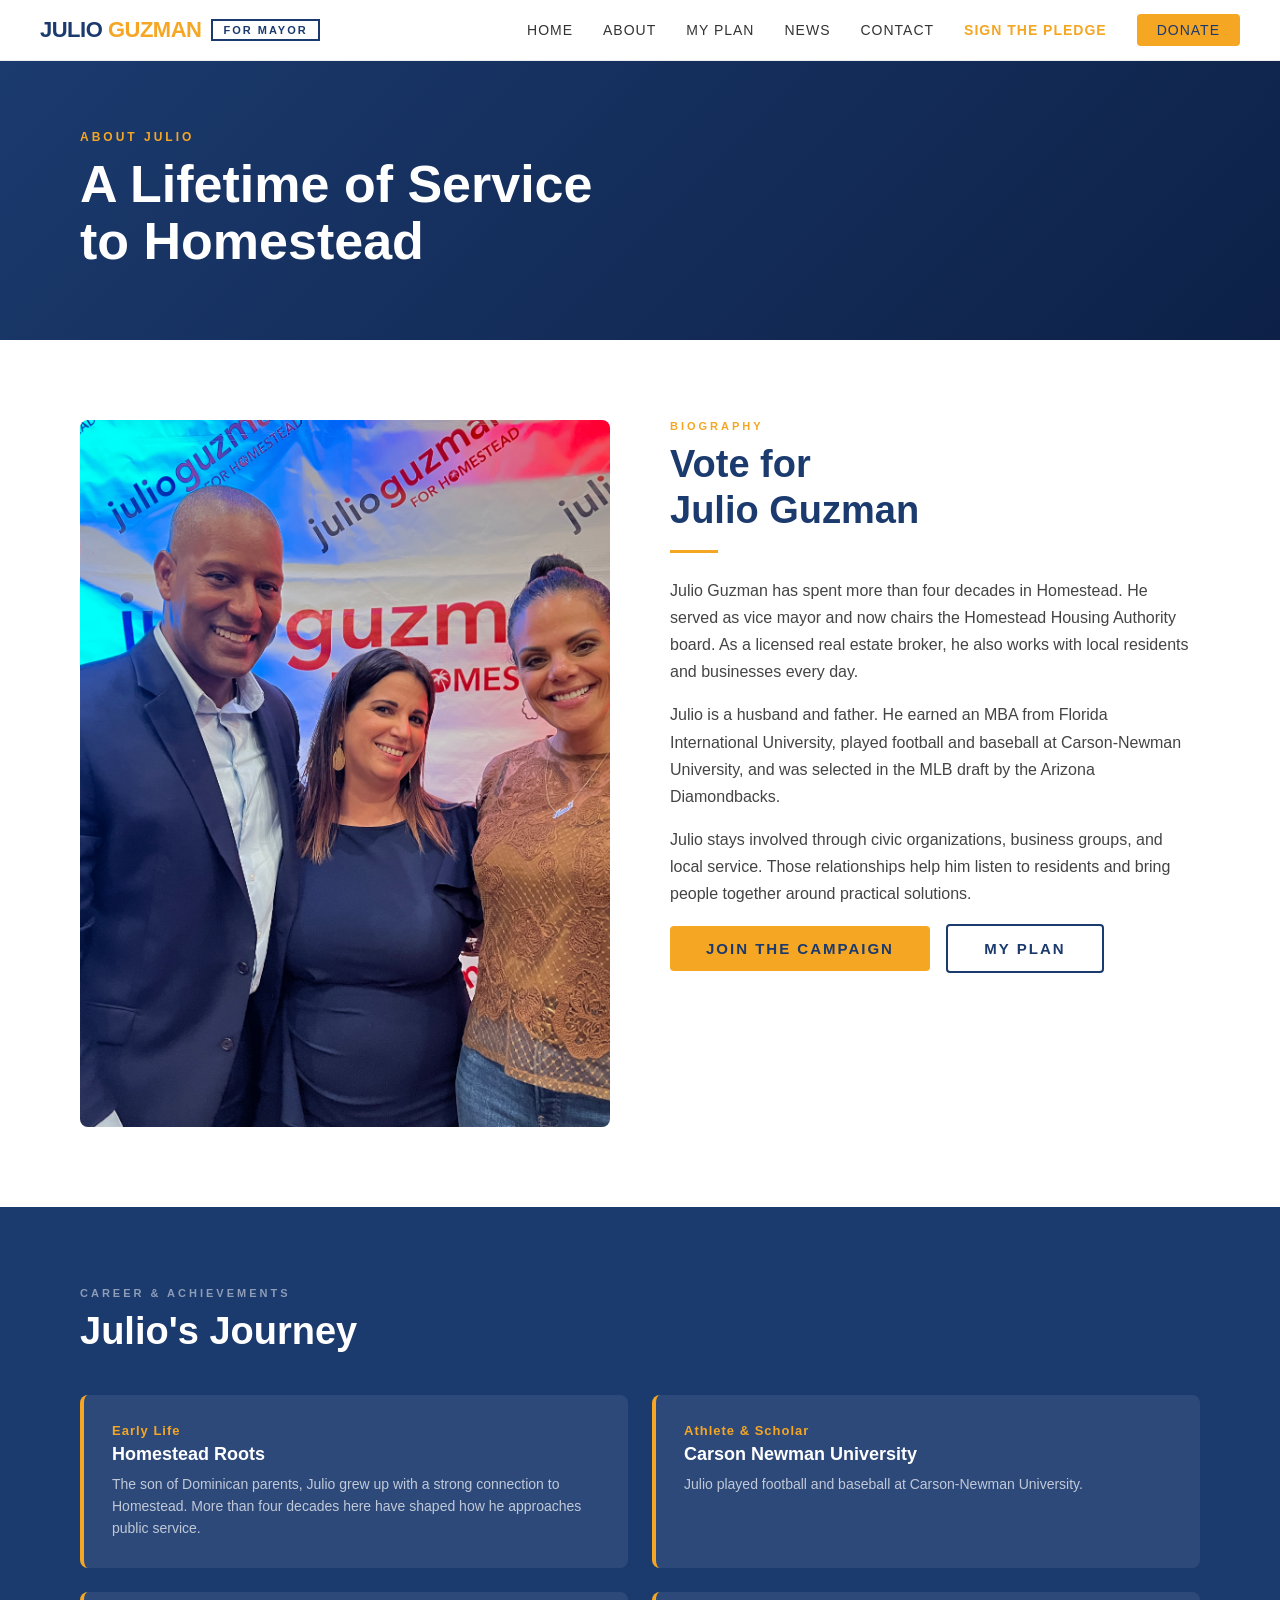
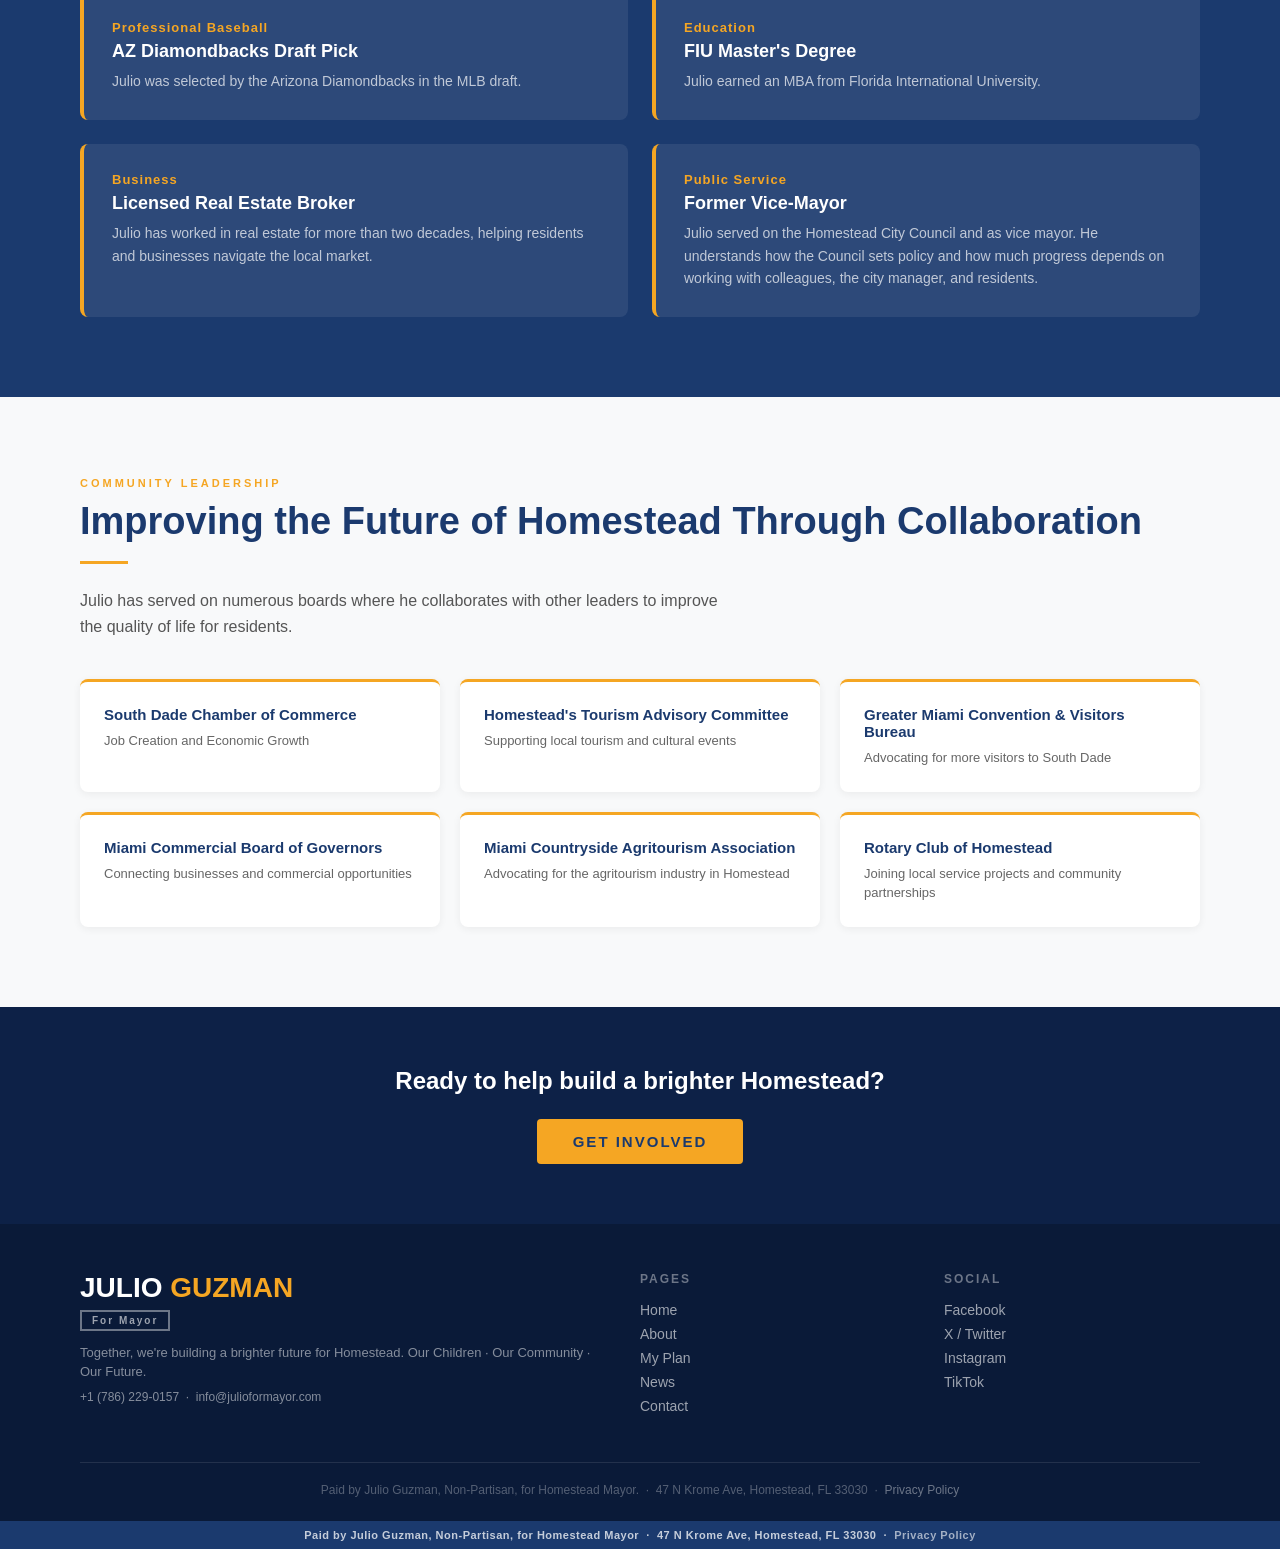
==== about.html @ f87639af "Revise campaign copy for Homestead council-manager government" ====
<!DOCTYPE html>
<html lang="en">
<head>
  <meta charset="UTF-8" />
  <meta name="viewport" content="width=device-width, initial-scale=1.0" />
  
  <meta name="description" content="Biography and public-service background of Julio Guzman, candidate for Mayor of Homestead." />
  <link rel="canonical" href="https://reosouthfl-eng.github.io/julioformayor-site/about.html" />
  <meta property="og:type" content="website" />
  <meta property="og:title" content="About Julio Guzman | Homestead Mayoral Campaign" />
  <meta property="og:description" content="Biography and public-service background of Julio Guzman, candidate for Mayor of Homestead." />
  <meta property="og:url" content="https://reosouthfl-eng.github.io/julioformayor-site/about.html" />
  <meta property="og:image" content="https://reosouthfl-eng.github.io/julioformayor-site/images/campaign-event.jpg" />
  <meta name="twitter:card" content="summary_large_image" />
<title>About Julio Guzman | Homestead Mayoral Campaign</title>
  <link rel="stylesheet" href="shared.css" />
  <style>
    .bio-grid { display: grid; grid-template-columns: 1fr 1fr; gap: 60px; align-items: start; }
    .bio-photo { background: #e8edf5; border-radius: 8px; width: 100%; aspect-ratio: 3/4; display: flex; align-items: center; justify-content: center; color: #aaa; font-size: 14px; }
    .bio-text p { font-size: 16px; color: #444; line-height: 1.7; margin-bottom: 16px; }
    .timeline { background: #1b3a6e; }
    .timeline .section-heading { color: #fff; }
    .timeline .section-eyebrow { color: rgba(255,255,255,0.5); }
    .tl-grid { display: grid; grid-template-columns: repeat(2, 1fr); gap: 24px; margin-top: 40px; }
    .tl-card { background: rgba(255,255,255,0.08); border-radius: 8px; padding: 28px; border-left: 4px solid #f5a623; }
    .tl-card .year { font-size: 13px; font-weight: 700; color: #f5a623; letter-spacing: 1px; margin-bottom: 6px; }
    .tl-card h3 { font-size: 18px; font-weight: 700; color: #fff; margin-bottom: 8px; }
    .tl-card p { font-size: 14px; color: rgba(255,255,255,0.7); line-height: 1.6; }
    .boards-sec { background: #f8f9fa; }
    .boards-grid { display: grid; grid-template-columns: repeat(3, 1fr); gap: 20px; margin-top: 40px; }
    .board-card { background: #fff; border-radius: 8px; padding: 24px; border-top: 3px solid #f5a623; box-shadow: 0 2px 8px rgba(0,0,0,0.06); }
    .board-card h4 { font-size: 15px; font-weight: 700; color: #1b3a6e; margin-bottom: 8px; }
    .board-card p { font-size: 13px; color: #666; line-height: 1.5; }
    .cta-band { background: #0d2147; text-align: center; padding: 60px 80px; }
    .cta-band p { font-size: 24px; font-weight: 700; color: #fff; margin-bottom: 24px; }
    .nav-pledge { color: #f5a623 !important; font-weight: 700 !important; }
  </style>
  <link rel="stylesheet" href="site-enhancements.css" />
  <link rel="icon" href="favicon.svg" type="image/svg+xml" />
</head>
<body>

<nav>
  <div class="nav-logo">
    <div class="nav-logo-text"><span class="julio">JULIO </span><span class="guzman">GUZMAN</span></div>
    <div class="nav-logo-box">For Mayor</div>
  </div>
  <div class="nav-links">
    <a href="index.html">Home</a>
    <a href="about.html">About</a>
    <a href="plan.html">My Plan</a>
    <a href="news.html">News</a>
    <a href="contact.html">Contact</a>
    <a href="pledge.html" class="nav-pledge">Sign the Pledge</a>
    <a href="donate.html" class="nav-donate">Donate</a>
  </div>
</nav>

<div class="page-hero">
  <div class="eyebrow">About Julio</div>
  <h1>A Lifetime of Service<br>to Homestead</h1>
</div>

<section>
  <div class="bio-grid">
    <div class="bio-photo"><img src="images/campaign-event.jpg" alt="Julio Guzman with supporters at a campaign event" style="width:100%;height:100%;object-fit:cover;border-radius:8px;display:block;"></div>
    <div class="bio-text">
      <div class="section-eyebrow">Biography</div>
      <h2 class="section-heading">Vote for<br>Julio Guzman</h2>
      <div class="divider"></div>
      <p>Julio Guzman has spent more than four decades in Homestead. He served as vice mayor and now chairs the Homestead Housing Authority board. As a licensed real estate broker, he also works with local residents and businesses every day.</p>
      <p>Julio is a husband and father. He earned an MBA from Florida International University, played football and baseball at Carson-Newman University, and was selected in the MLB draft by the Arizona Diamondbacks.</p>
      <p>Julio stays involved through civic organizations, business groups, and local service. Those relationships help him listen to residents and bring people together around practical solutions.</p>
      <a href="volunteer.html" class="btn-primary">Join the Campaign</a>
      <a href="plan.html" class="btn-outline">My Plan</a>
    </div>
  </div>
</section>

<section class="timeline">
  <div class="section-eyebrow">Career & Achievements</div>
  <h2 class="section-heading">Julio's Journey</h2>
  <div class="tl-grid">
    <div class="tl-card">
      <div class="year">Early Life</div>
      <h3>Homestead Roots</h3>
      <p>The son of Dominican parents, Julio grew up with a strong connection to Homestead. More than four decades here have shaped how he approaches public service.</p>
    </div>
    <div class="tl-card">
      <div class="year">Athlete & Scholar</div>
      <h3>Carson Newman University</h3>
      <p>Julio played football and baseball at Carson-Newman University.</p>
    </div>
    <div class="tl-card">
      <div class="year">Professional Baseball</div>
      <h3>AZ Diamondbacks Draft Pick</h3>
      <p>Julio was selected by the Arizona Diamondbacks in the MLB draft.</p>
    </div>
    <div class="tl-card">
      <div class="year">Education</div>
      <h3>FIU Master's Degree</h3>
      <p>Julio earned an MBA from Florida International University.</p>
    </div>
    <div class="tl-card">
      <div class="year">Business</div>
      <h3>Licensed Real Estate Broker</h3>
      <p>Julio has worked in real estate for more than two decades, helping residents and businesses navigate the local market.</p>
    </div>
    <div class="tl-card">
      <div class="year">Public Service</div>
      <h3>Former Vice-Mayor</h3>
      <p>Julio served on the Homestead City Council and as vice mayor. He understands how the Council sets policy and how much progress depends on working with colleagues, the city manager, and residents.</p>
    </div>
  </div>
</section>

<section class="boards-sec">
  <div class="section-eyebrow">Community Leadership</div>
  <h2 class="section-heading">Improving the Future of Homestead Through Collaboration</h2>
  <div class="divider"></div>
  <p style="font-size:16px;color:#555;max-width:640px;line-height:1.6">Julio has served on numerous boards where he collaborates with other leaders to improve the quality of life for residents.</p>
  <div class="boards-grid">
    <div class="board-card"><h4>South Dade Chamber of Commerce</h4><p>Job Creation and Economic Growth</p></div>
    <div class="board-card"><h4>Homestead's Tourism Advisory Committee</h4><p>Supporting local tourism and cultural events</p></div>
    <div class="board-card"><h4>Greater Miami Convention & Visitors Bureau</h4><p>Advocating for more visitors to South Dade</p></div>
    <div class="board-card"><h4>Miami Commercial Board of Governors</h4><p>Connecting businesses and commercial opportunities</p></div>
    <div class="board-card"><h4>Miami Countryside Agritourism Association</h4><p>Advocating for the agritourism industry in Homestead</p></div>
    <div class="board-card"><h4>Rotary Club of Homestead</h4><p>Joining local service projects and community partnerships</p></div>
  </div>
</section>

<div class="cta-band">
  <p>Ready to help build a brighter Homestead?</p>
  <a href="volunteer.html" class="btn-primary">Get Involved</a>
</div>

<footer>
  <div class="footer-top">
    <div class="footer-brand">
      <div><span class="name-line name-julio">JULIO </span><span class="name-line name-guzman">GUZMAN</span></div>
      <div class="for-mayor-box">For Mayor</div>
      <p>Together, we're building a brighter future for Homestead. Our Children · Our Community · Our Future.</p>
      <p style="margin-top:6px;font-size:12px">+1 (786) 229-0157 &nbsp;·&nbsp; info@julioformayor.com</p>
    </div>
    <div class="footer-col"><h4>Pages</h4><a href="index.html">Home</a><a href="about.html">About</a><a href="plan.html">My Plan</a><a href="news.html">News</a><a href="contact.html">Contact</a></div>
        <div class="footer-col"><h4>Social</h4><a href="https://www.facebook.com/CouncilmanGuzman/" target="_blank">Facebook</a><a href="https://x.com/julioguzman44" target="_blank">X / Twitter</a><a href="https://www.instagram.com/julioguzman_homestead/" target="_blank">Instagram</a><a href="https://www.tiktok.com/@julioguzmanhomestead" target="_blank">TikTok</a></div>
  </div>
    <div class="footer-bottom">
    Paid by Julio Guzman, Non-Partisan, for Homestead Mayor. &nbsp;·&nbsp; 47 N Krome Ave, Homestead, FL 33030 &nbsp;·&nbsp; <a href="privacy.html" style="color:rgba(255,255,255,0.4);text-decoration:none;">Privacy Policy</a>
  </div>
</footer>


<!-- PAID-FOR NOTICE -->
<style>
  .paid-notice { background: #1b3a6e; color: rgba(255,255,255,0.75); text-align: center; padding: 8px 20px; font-size: 11px; font-weight: 600; letter-spacing: 0.5px; }
  .paid-notice a { color: rgba(255,255,255,0.6); text-decoration: none; }
  .paid-notice a:hover { color: #f5a623; }
</style>
<div class="paid-notice">
  Paid by Julio Guzman, Non-Partisan, for Homestead Mayor &nbsp;·&nbsp; 47 N Krome Ave, Homestead, FL 33030 &nbsp;·&nbsp; <a href="privacy.html">Privacy Policy</a>
</div>
  <script src="site.js" defer></script>
</body>
</html>
---- shared.css ----
*, *::before, *::after { box-sizing: border-box; margin: 0; padding: 0; }
body { font-family: 'Helvetica Neue', Arial, sans-serif; color: #1a1a1a; background: #fff; }

nav { position: fixed; top: 0; left: 0; right: 0; z-index: 999; background: #fff; border-bottom: 1px solid #eee; padding: 14px 40px; display: flex; align-items: center; justify-content: space-between; }
.nav-logo { display: flex; align-items: center; gap: 10px; }
.nav-logo-text { font-size: 22px; font-weight: 900; letter-spacing: -0.5px; line-height: 1; }
.nav-logo-text .julio { color: #1b3a6e; }
.nav-logo-text .guzman { color: #f5a623; }
.nav-logo-box { border: 2px solid #1b3a6e; padding: 3px 10px; font-size: 11px; font-weight: 700; letter-spacing: 2px; color: #1b3a6e; text-transform: uppercase; }
.nav-links { display: flex; gap: 30px; align-items: center; }
.nav-links a { text-decoration: none; color: #333; font-size: 14px; font-weight: 500; text-transform: uppercase; letter-spacing: 1px; }
.nav-links a:hover { color: #f5a623; }
.nav-donate { background: #f5a623; color: #1b3a6e !important; padding: 8px 20px; border-radius: 4px; }
.nav-donate:hover { background: #d48a0f !important; }

.page-hero { margin-top: 60px; background: linear-gradient(135deg, #1b3a6e 0%, #0d2147 100%); padding: 70px 80px; }
.page-hero .eyebrow { font-size: 12px; font-weight: 700; letter-spacing: 3px; text-transform: uppercase; color: #f5a623; margin-bottom: 12px; }
.page-hero h1 { font-size: 52px; font-weight: 900; color: #fff; line-height: 1.1; }

section { padding: 80px; }
.section-eyebrow { font-size: 11px; font-weight: 700; letter-spacing: 3px; text-transform: uppercase; color: #f5a623; margin-bottom: 10px; }
.section-heading { font-size: 38px; font-weight: 800; color: #1b3a6e; line-height: 1.2; margin-bottom: 16px; }
.divider { width: 48px; height: 3px; background: #f5a623; margin-bottom: 24px; }

.btn-primary { display: inline-block; background: #f5a623; color: #1b3a6e; padding: 14px 36px; font-size: 15px; font-weight: 700; text-transform: uppercase; letter-spacing: 2px; border-radius: 4px; text-decoration: none; border: none; cursor: pointer; }
.btn-primary:hover { background: #d48a0f; }
.btn-outline { display: inline-block; border: 2px solid #1b3a6e; color: #1b3a6e; padding: 14px 36px; font-size: 15px; font-weight: 700; text-transform: uppercase; letter-spacing: 2px; border-radius: 4px; text-decoration: none; margin-left: 12px; }
.btn-outline:hover { background: #1b3a6e; color: #fff; }

footer { background: #0a1a38; color: rgba(255,255,255,0.6); padding: 48px 80px 24px; }
.footer-top { display: grid; grid-template-columns: 2fr 1fr 1fr; gap: 48px; margin-bottom: 40px; }
.footer-brand .name-line { font-size: 28px; font-weight: 900; }
.footer-brand .name-julio { color: #fff; }
.footer-brand .name-guzman { color: #f5a623; }
.footer-brand .for-mayor-box { display: inline-block; border: 2px solid rgba(255,255,255,0.4); padding: 3px 10px; font-size: 10px; font-weight: 700; letter-spacing: 2px; color: rgba(255,255,255,0.6); margin-top: 6px; }
.footer-brand p { font-size: 13px; color: rgba(255,255,255,0.5); margin-top: 12px; line-height: 1.5; }
.footer-col h4 { font-size: 12px; font-weight: 700; text-transform: uppercase; letter-spacing: 2px; color: rgba(255,255,255,0.4); margin-bottom: 16px; }
.footer-col a { display: block; color: rgba(255,255,255,0.6); text-decoration: none; font-size: 14px; margin-bottom: 8px; }
.footer-col a:hover { color: #fff; }
.footer-bottom { border-top: 1px solid rgba(255,255,255,0.1); padding-top: 20px; text-align: center; font-size: 12px; color: rgba(255,255,255,0.3); }
---- site-enhancements.css ----
/* Site-wide quality, accessibility, and responsive enhancements */
:root { --nav-height: 64px; }
html { scroll-behavior: smooth; }
body { overflow-x: hidden; }
img { max-width: 100%; height: auto; }
a, button, input, select, textarea { -webkit-tap-highlight-color: transparent; }
a:focus-visible, button:focus-visible, input:focus-visible, select:focus-visible, textarea:focus-visible {
  outline: 3px solid #f5a623;
  outline-offset: 3px;
}
.skip-link {
  position: fixed; left: 12px; top: -60px; z-index: 2000;
  background: #fff; color: #1b3a6e; padding: 10px 14px;
  border: 2px solid #1b3a6e; border-radius: 4px; font-weight: 700;
}
.skip-link:focus { top: 10px; }

.mobile-nav-toggle {
  display: none; border: 0; background: transparent; color: #1b3a6e;
  font-size: 28px; line-height: 1; cursor: pointer; padding: 6px 8px;
}
.form-status {
  margin-top: 14px; padding: 12px 14px; border-radius: 4px;
  background: #eef4fb; border: 1px solid #c8d8ed; color: #17345f;
  font-size: 14px; line-height: 1.5;
}
.notice-box {
  background:#fff8e8; border:1px solid #efd28d; color:#5c4718;
  padding:14px 16px; border-radius:6px; line-height:1.55; margin-top:16px;
}

@media (max-width: 980px) {
  nav { padding: 12px 18px !important; min-height: var(--nav-height); }
  .mobile-nav-toggle { display: block; }
  .nav-links {
    display: none !important; position: absolute; top: 100%; left: 0; right: 0;
    background: #fff; border-top: 1px solid #eee; border-bottom: 1px solid #ddd;
    padding: 14px 18px 18px; flex-direction: column !important; align-items: stretch !important;
    gap: 4px !important; box-shadow: 0 12px 24px rgba(0,0,0,.08);
  }
  .nav-links.is-open { display: flex !important; }
  .nav-links a { padding: 11px 8px; width: 100%; }
  .nav-donate { text-align:center; margin-top:6px; }
  .page-hero { margin-top: var(--nav-height) !important; padding: 54px 24px !important; }
  .page-hero h1 { font-size: clamp(36px, 8vw, 48px) !important; }
  section { padding: 56px 24px !important; }
  footer { padding: 42px 24px 24px !important; }
  .footer-top { grid-template-columns: 1fr !important; gap: 28px !important; }
  .contact-grid, .involve-grid, .donate-grid, .about-grid, .bio-inner, .donate-inner, .about-hero {
    grid-template-columns: 1fr !important; gap: 34px !important;
  }
  .rules-grid, .mission-grid, .boards-grid { grid-template-columns: 1fr !important; }
  .issues-grid { grid-template-columns: 1fr !important; }
  .ways-grid, .impact-grid { grid-template-columns: 1fr !important; }
  .form-row { grid-template-columns: 1fr !important; }
  .cta-band { padding: 44px 24px !important; }
  .btn-outline, .btn-outline-white { margin-left: 0 !important; margin-top: 10px; }
  .section-heading { font-size: clamp(30px, 7vw, 38px) !important; }
}

@media (max-width: 640px) {
  .nav-logo-text { font-size: 18px !important; }
  .nav-logo-box { font-size: 9px !important; letter-spacing: 1.4px !important; padding: 3px 7px !important; }
  .form-card, .donate-widget { padding: 24px !important; }
  .amounts-grid, .donate-amounts { grid-template-columns: repeat(2,1fr) !important; }
  .hero { grid-template-columns: 1fr !important; padding: 56px 22px 42px !important; gap: 30px !important; min-height: auto !important; }
  .hero-logo-large .name-line { font-size: clamp(44px, 14vw, 64px) !important; }
  .hero-taglines p { font-size: clamp(22px, 7vw, 28px) !important; }
  .hero-photo { min-height: 390px !important; margin: 0 !important; }
  .hero-photo img { max-height: none !important; }
  .contact-bar { padding: 12px 22px !important; flex-wrap: wrap; gap: 10px 20px !important; }
  .quick-bar { grid-template-columns: 1fr !important; }
}
@media (prefers-reduced-motion: reduce) {
  *, *::before, *::after { scroll-behavior:auto !important; transition:none !important; animation:none !important; }
}
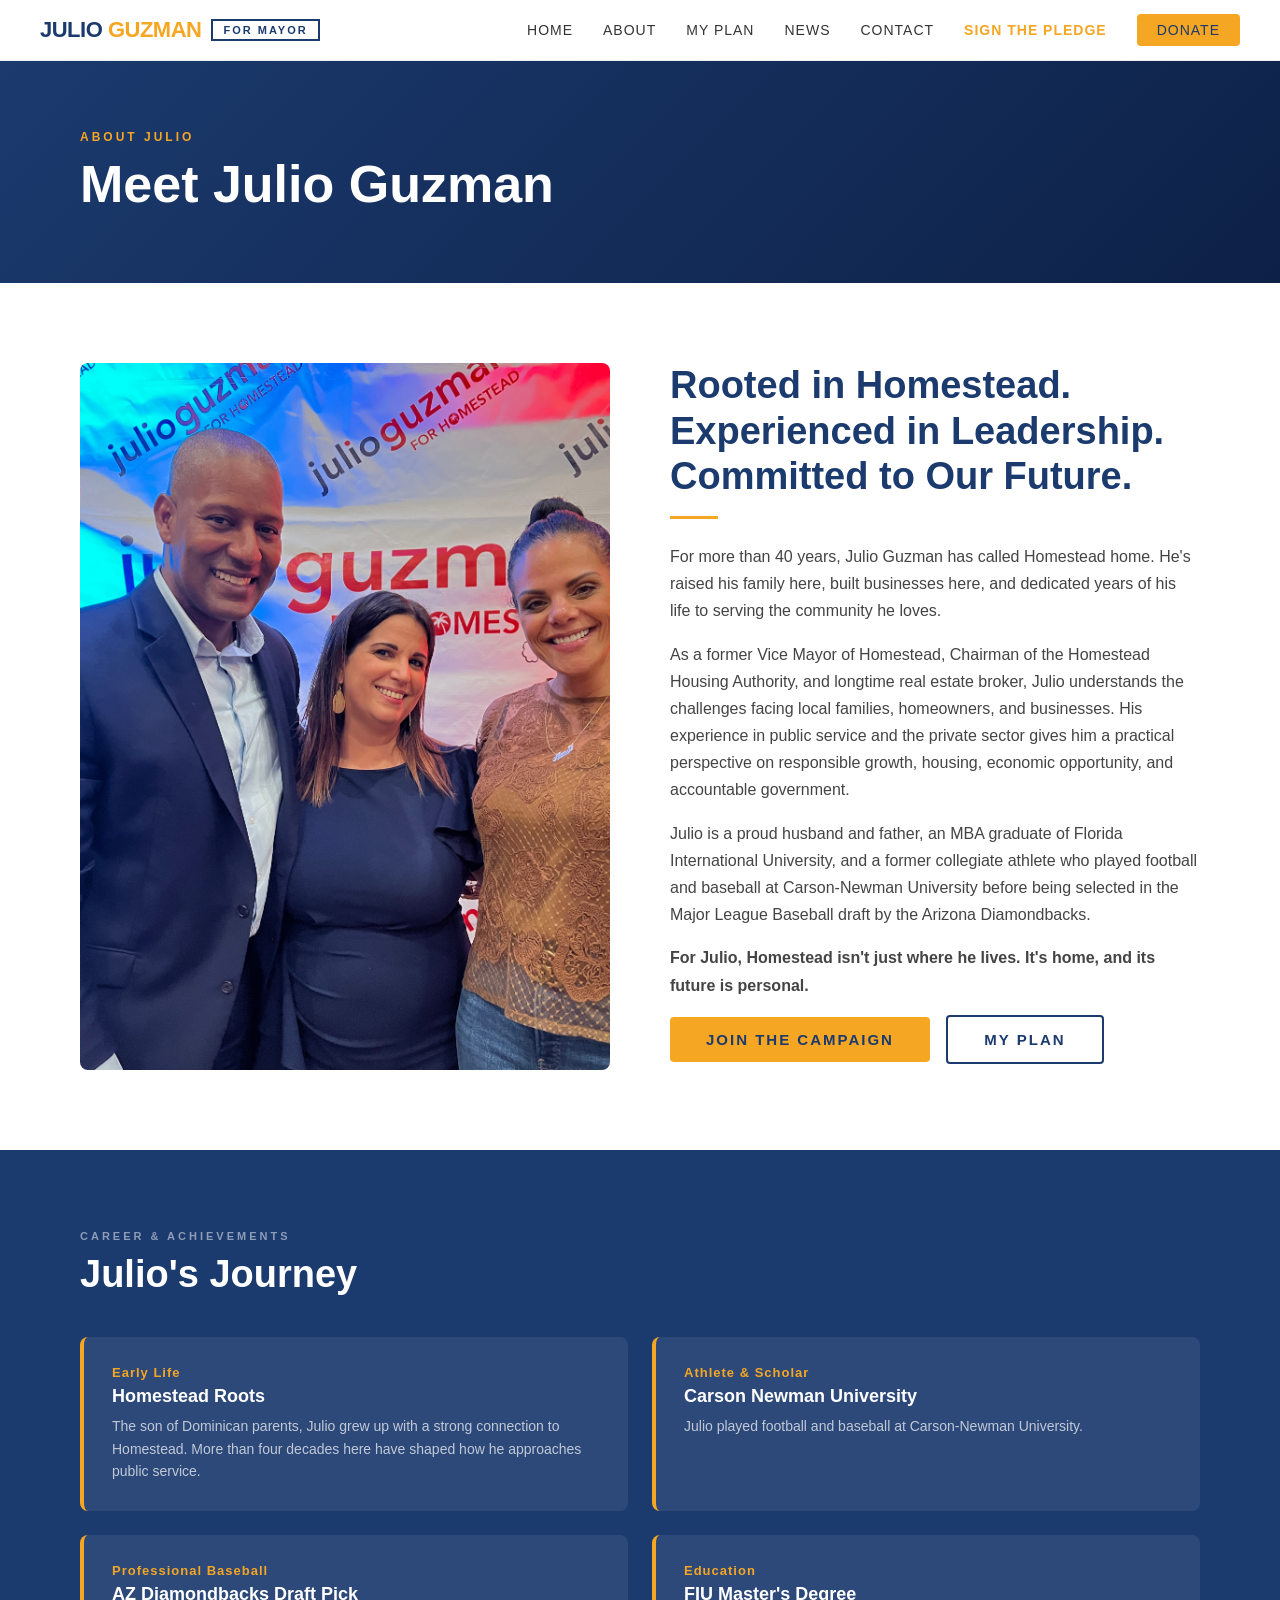
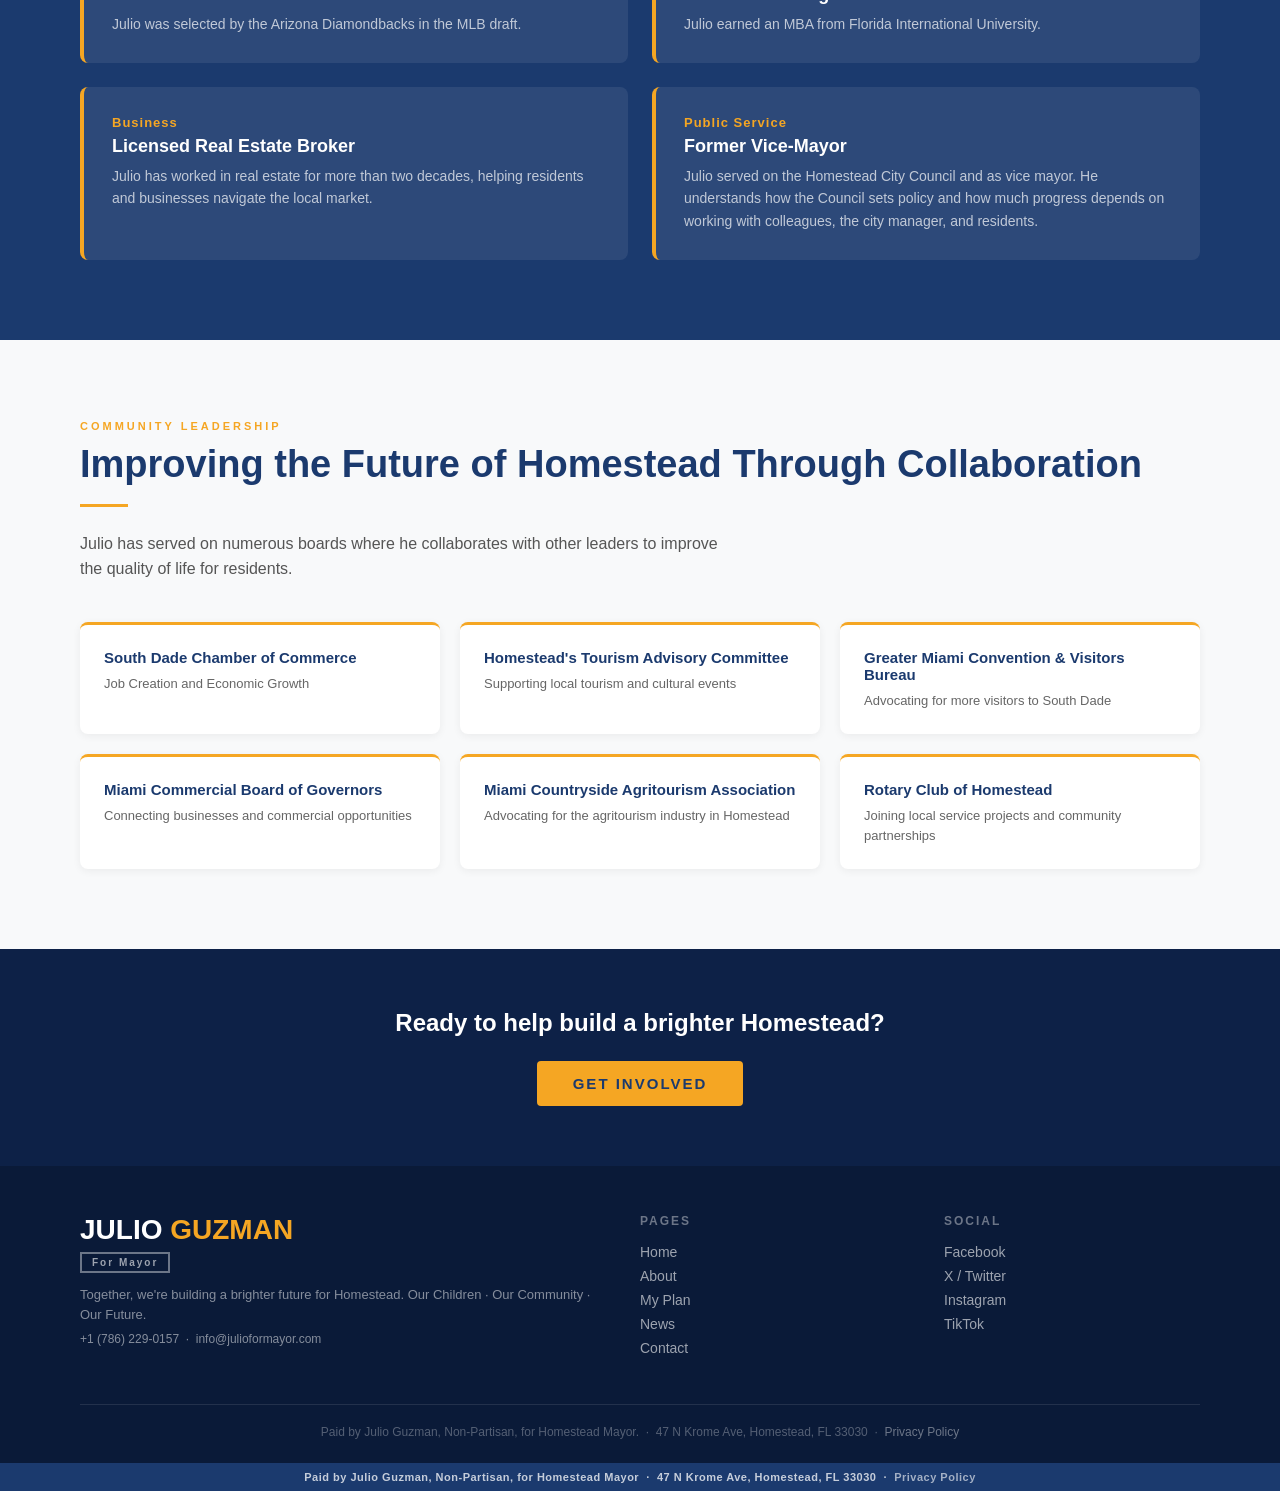
==== commit 9caed039: "Update About Julio introduction and campaign biography" ====
--- a/about.html
+++ b/about.html
@@ -58,19 +58,19 @@
 
 <div class="page-hero">
   <div class="eyebrow">About Julio</div>
-  <h1>A Lifetime of Service<br>to Homestead</h1>
+  <h1>Meet Julio Guzman</h1>
 </div>
 
 <section>
   <div class="bio-grid">
     <div class="bio-photo"><img src="images/campaign-event.jpg" alt="Julio Guzman with supporters at a campaign event" style="width:100%;height:100%;object-fit:cover;border-radius:8px;display:block;"></div>
     <div class="bio-text">
-      <div class="section-eyebrow">Biography</div>
-      <h2 class="section-heading">Vote for<br>Julio Guzman</h2>
+      <h2 class="section-heading">Rooted in Homestead. Experienced in Leadership. Committed to Our Future.</h2>
       <div class="divider"></div>
-      <p>Julio Guzman has spent more than four decades in Homestead. He served as vice mayor and now chairs the Homestead Housing Authority board. As a licensed real estate broker, he also works with local residents and businesses every day.</p>
-      <p>Julio is a husband and father. He earned an MBA from Florida International University, played football and baseball at Carson-Newman University, and was selected in the MLB draft by the Arizona Diamondbacks.</p>
-      <p>Julio stays involved through civic organizations, business groups, and local service. Those relationships help him listen to residents and bring people together around practical solutions.</p>
+      <p>For more than 40 years, Julio Guzman has called Homestead home. He's raised his family here, built businesses here, and dedicated years of his life to serving the community he loves.</p>
+      <p>As a former Vice Mayor of Homestead, Chairman of the Homestead Housing Authority, and longtime real estate broker, Julio understands the challenges facing local families, homeowners, and businesses. His experience in public service and the private sector gives him a practical perspective on responsible growth, housing, economic opportunity, and accountable government.</p>
+      <p>Julio is a proud husband and father, an MBA graduate of Florida International University, and a former collegiate athlete who played football and baseball at Carson-Newman University before being selected in the Major League Baseball draft by the Arizona Diamondbacks.</p>
+      <p><strong>For Julio, Homestead isn't just where he lives. It's home, and its future is personal.</strong></p>
       <a href="volunteer.html" class="btn-primary">Join the Campaign</a>
       <a href="plan.html" class="btn-outline">My Plan</a>
     </div>
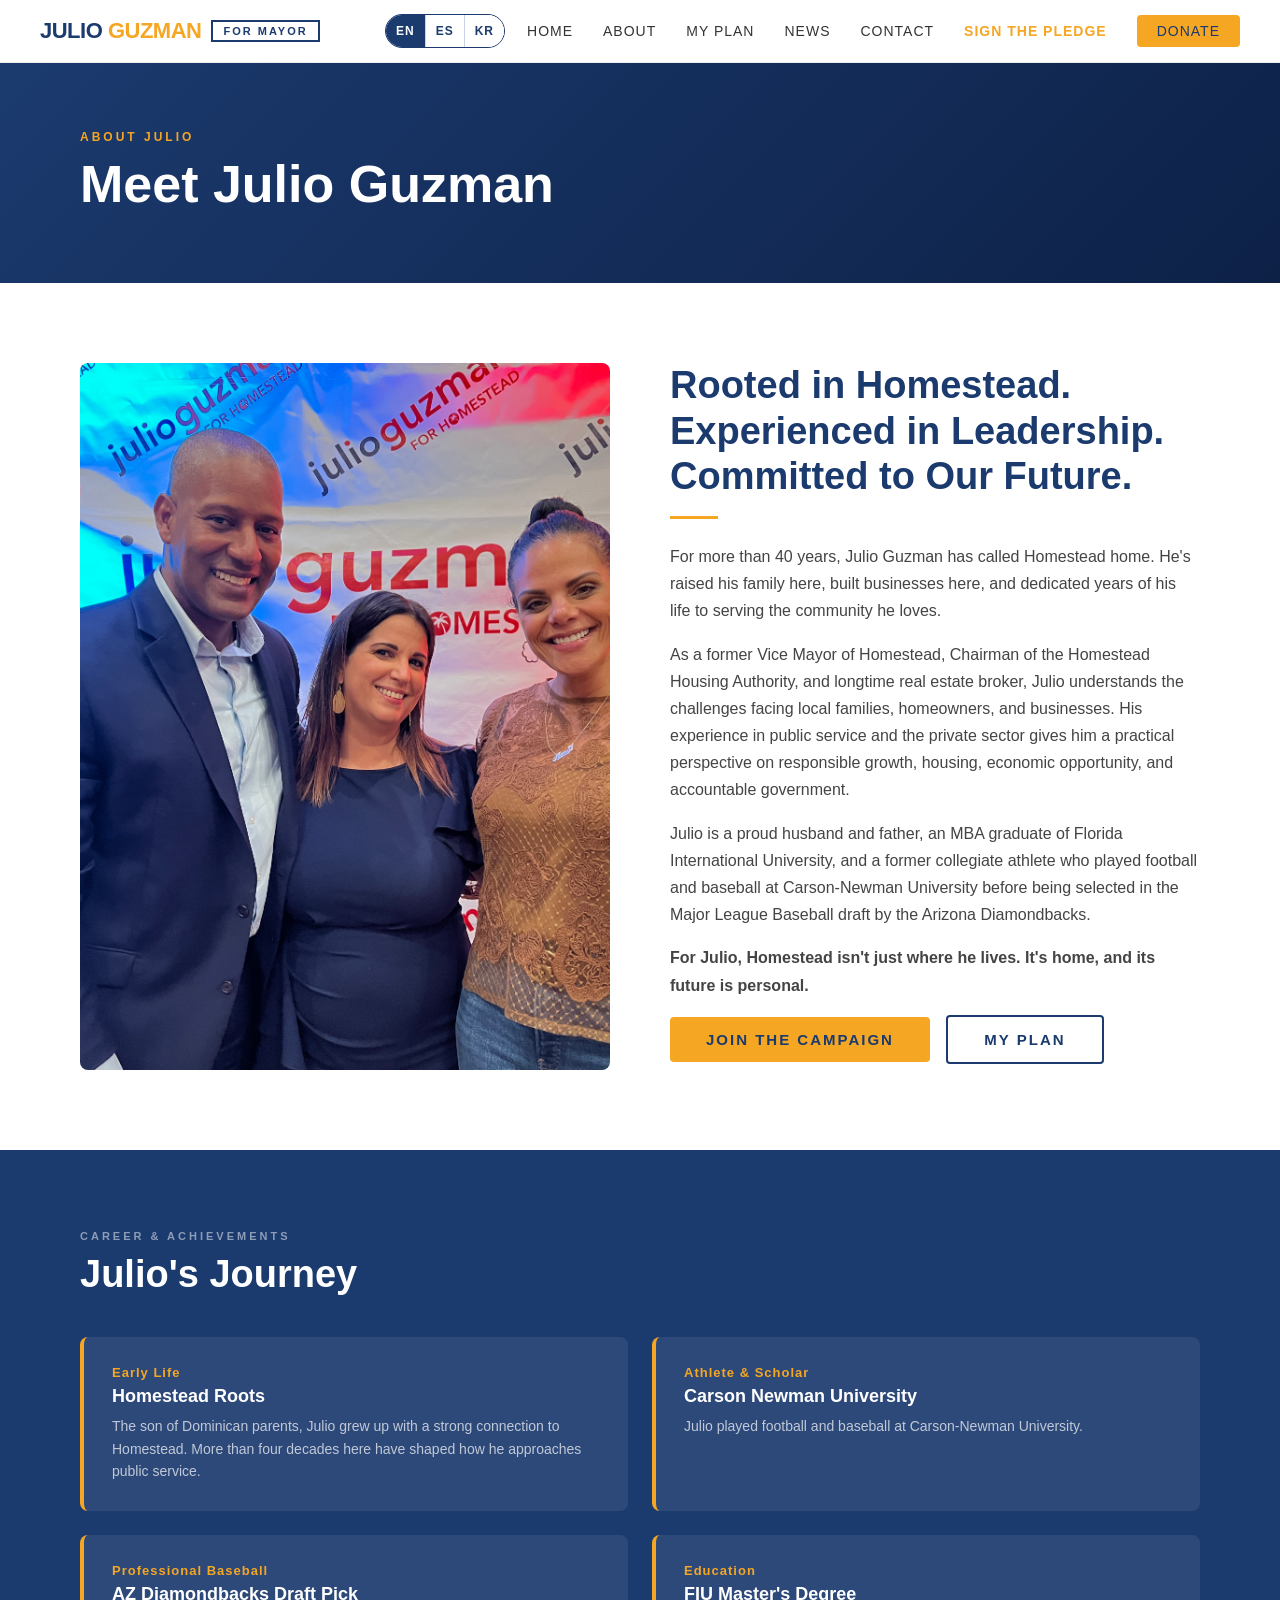
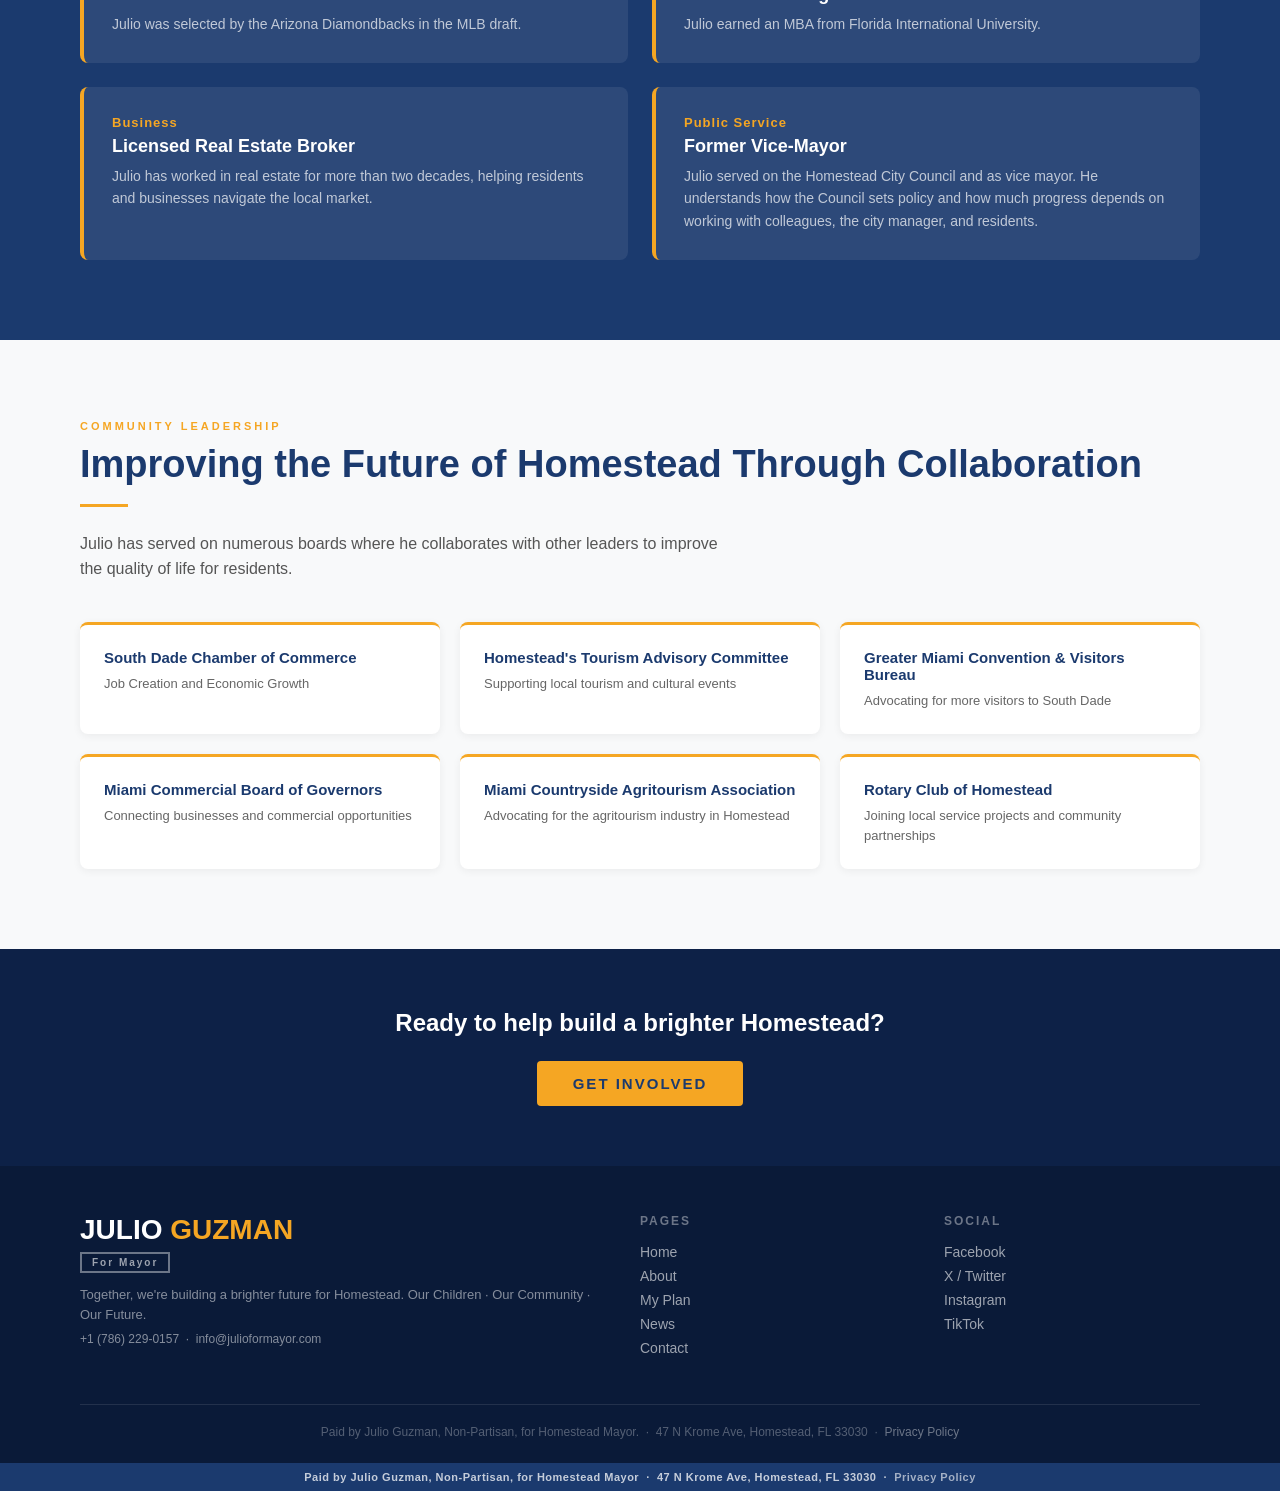
==== commit 01d0a6b9: "Pledge page matches site design; add English/Español/Kreyòl language switcher Co-Authored-By: Claude" ====
--- a/about.html
+++ b/about.html
@@ -36,6 +36,7 @@
     .nav-pledge { color: #f5a623 !important; font-weight: 700 !important; }
   </style>
   <link rel="stylesheet" href="site-enhancements.css" />
+  <script src="i18n.js"></script>
   <link rel="icon" href="favicon.svg" type="image/svg+xml" />
 </head>
 <body>
--- a/site-enhancements.css
+++ b/site-enhancements.css
@@ -73,4 +73,31 @@
 }
 @media (prefers-reduced-motion: reduce) {
   *, *::before, *::after { scroll-behavior:auto !important; transition:none !important; animation:none !important; }
-}+}
+/* Language switcher (i18n.js) */
+html.i18n-pending body { opacity: 0; }
+.lang-switch {
+  display: inline-flex; margin-left: auto; margin-right: 22px;
+  border: 1.5px solid #1b3a6e; border-radius: 999px; overflow: hidden; flex: 0 0 auto;
+}
+.lang-switch button {
+  border: 0; background: #fff; color: #1b3a6e; cursor: pointer;
+  font: 700 12px/1 'Helvetica Neue', Arial, sans-serif; letter-spacing: 1px;
+  padding: 7px 10px; min-width: 38px; min-height: 32px;
+}
+.lang-switch button + button { border-left: 1px solid #c9d3e3; }
+.lang-switch button[aria-pressed="true"] { background: #1b3a6e; color: #fff; }
+.lang-switch button:hover:not([aria-pressed="true"]) { background: #fff6e6; }
+@media (max-width: 1180px) and (min-width: 981px) {
+  .nav-links { gap: 18px !important; }
+  .nav-links a { font-size: 13px !important; letter-spacing: .5px !important; }
+  .lang-switch { margin-right: 14px; }
+}
+@media (max-width: 980px) {
+  .lang-switch { margin-right: 6px; }
+  .lang-switch button { min-height: 36px; padding: 8px 10px; }
+}
+@media (max-width: 380px) {
+  .lang-switch button { min-width: 32px; padding: 8px 7px; font-size: 11px; }
+  .nav-logo-box { display: none !important; }
+}
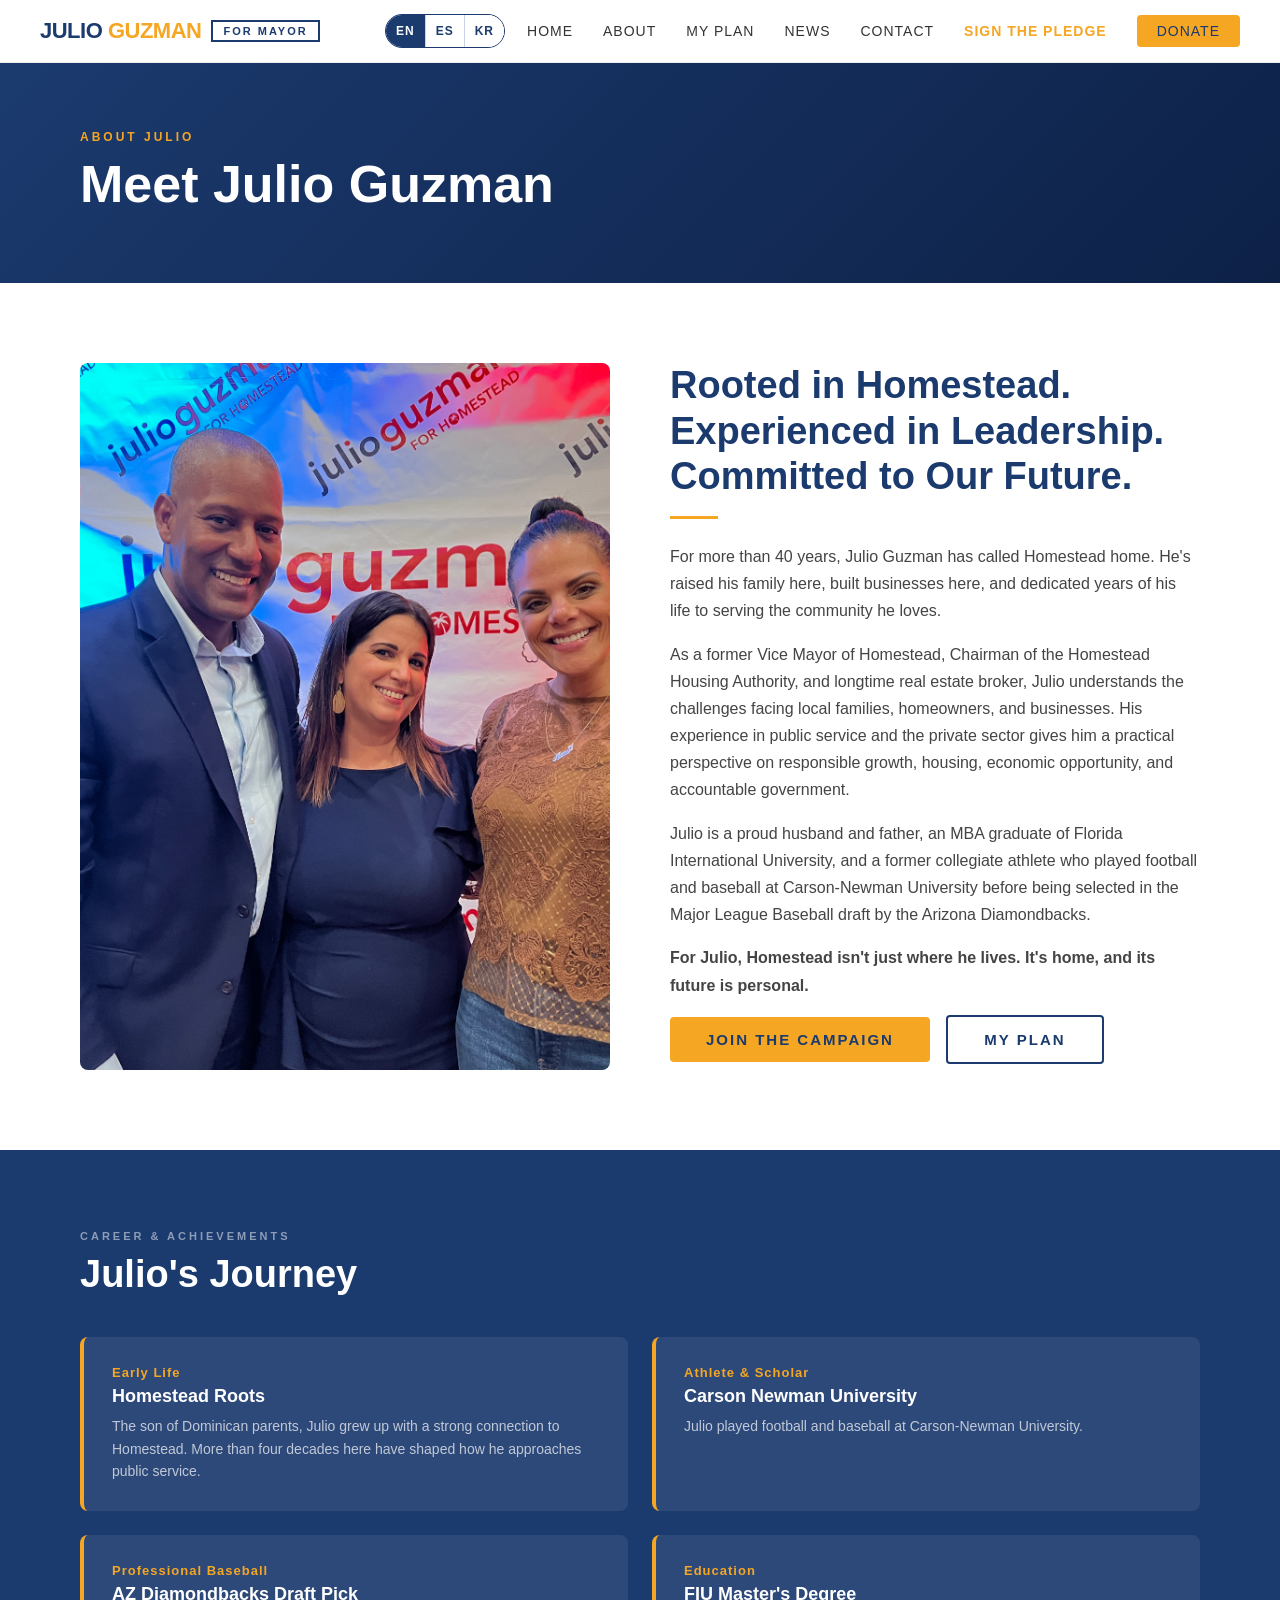
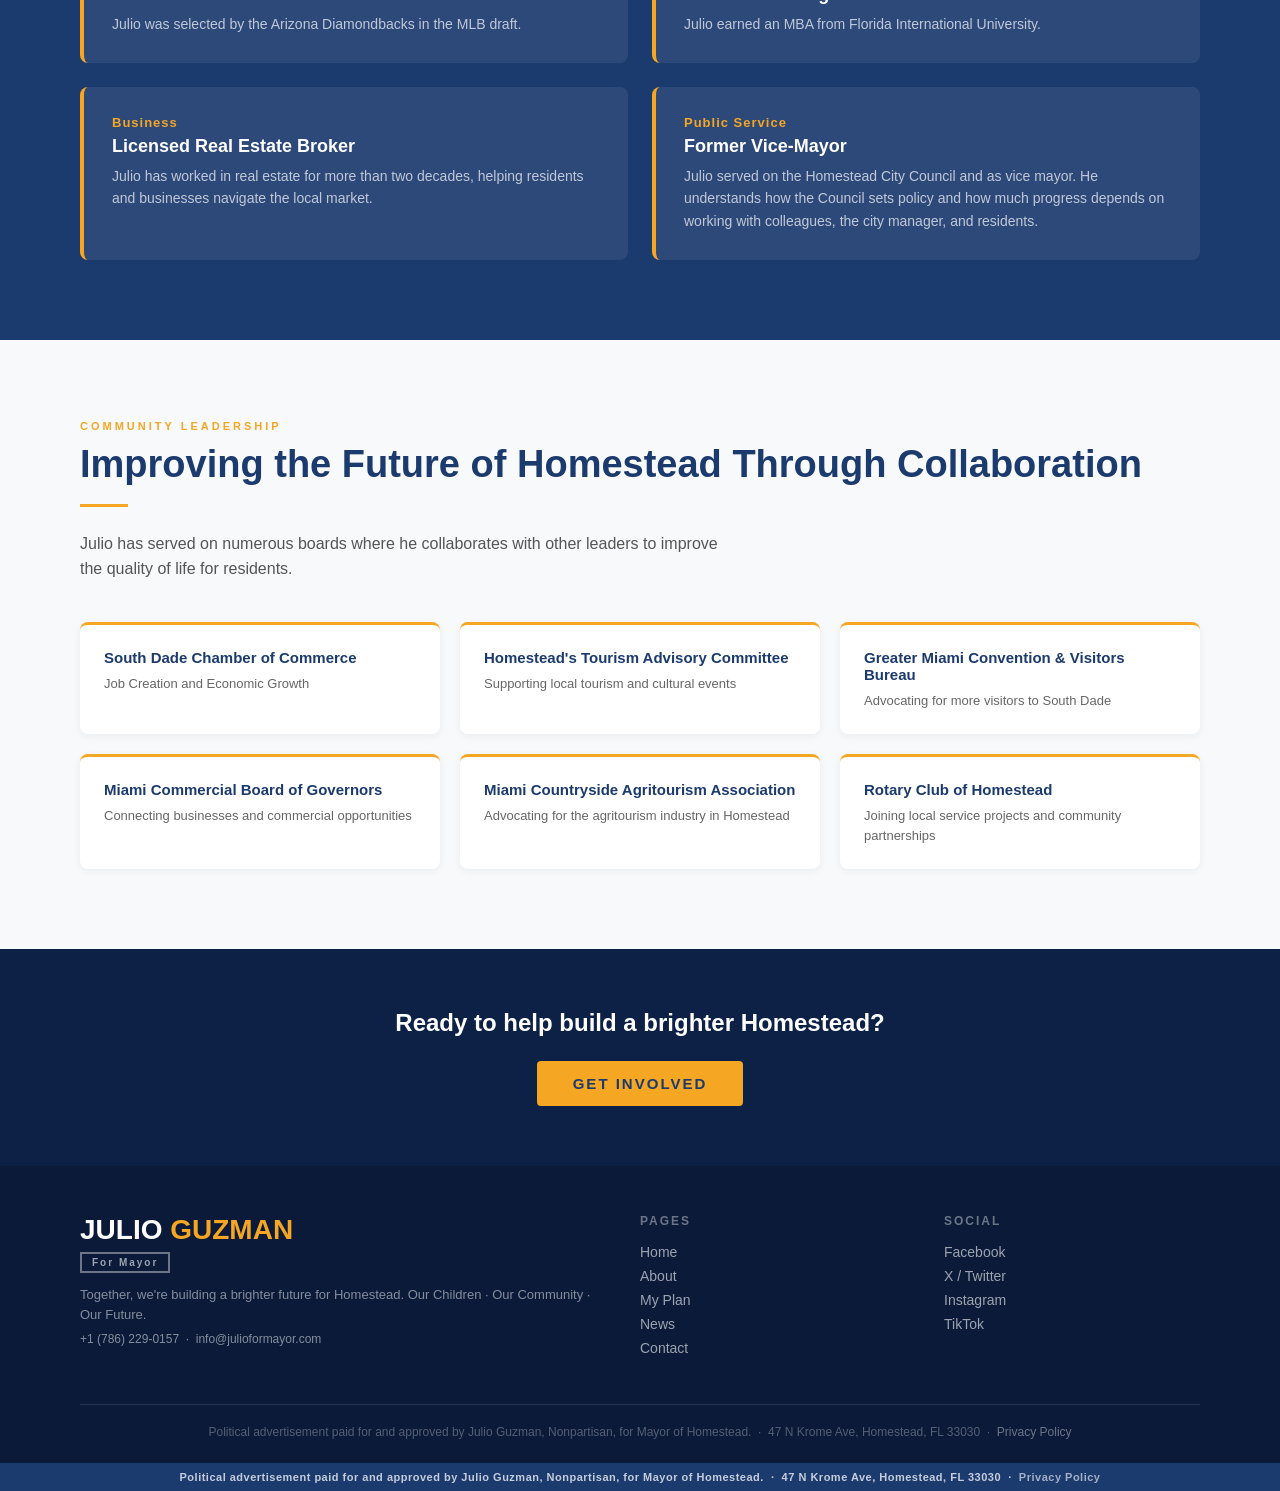
==== commit 962765de: "Apply conservative legal-review changes: disclaimer, TCPA-grade consent, messaging terms - All publi" ====
--- a/about.html
+++ b/about.html
@@ -5,12 +5,12 @@
   <meta name="viewport" content="width=device-width, initial-scale=1.0" />
   
   <meta name="description" content="Biography and public-service background of Julio Guzman, candidate for Mayor of Homestead." />
-  <link rel="canonical" href="https://reosouthfl-eng.github.io/julioformayor-site/about.html" />
+  <link rel="canonical" href="https://julioformayor.com/about.html" />
   <meta property="og:type" content="website" />
   <meta property="og:title" content="About Julio Guzman | Homestead Mayoral Campaign" />
   <meta property="og:description" content="Biography and public-service background of Julio Guzman, candidate for Mayor of Homestead." />
-  <meta property="og:url" content="https://reosouthfl-eng.github.io/julioformayor-site/about.html" />
-  <meta property="og:image" content="https://reosouthfl-eng.github.io/julioformayor-site/images/campaign-event.jpg" />
+  <meta property="og:url" content="https://julioformayor.com/about.html" />
+  <meta property="og:image" content="https://julioformayor.com/images/campaign-event.jpg" />
   <meta name="twitter:card" content="summary_large_image" />
 <title>About Julio Guzman | Homestead Mayoral Campaign</title>
   <link rel="stylesheet" href="shared.css" />
@@ -147,7 +147,7 @@
         <div class="footer-col"><h4>Social</h4><a href="https://www.facebook.com/CouncilmanGuzman/" target="_blank">Facebook</a><a href="https://x.com/julioguzman44" target="_blank">X / Twitter</a><a href="https://www.instagram.com/julioguzman_homestead/" target="_blank">Instagram</a><a href="https://www.tiktok.com/@julioguzmanhomestead" target="_blank">TikTok</a></div>
   </div>
     <div class="footer-bottom">
-    Paid by Julio Guzman, Non-Partisan, for Homestead Mayor. &nbsp;·&nbsp; 47 N Krome Ave, Homestead, FL 33030 &nbsp;·&nbsp; <a href="privacy.html" style="color:rgba(255,255,255,0.4);text-decoration:none;">Privacy Policy</a>
+    Political advertisement paid for and approved by Julio Guzman, Nonpartisan, for Mayor of Homestead. &nbsp;·&nbsp; 47 N Krome Ave, Homestead, FL 33030 &nbsp;·&nbsp; <a href="privacy.html" style="color:rgba(255,255,255,0.4);text-decoration:none;">Privacy Policy</a>
   </div>
 </footer>
 
@@ -159,7 +159,7 @@
   .paid-notice a:hover { color: #f5a623; }
 </style>
 <div class="paid-notice">
-  Paid by Julio Guzman, Non-Partisan, for Homestead Mayor &nbsp;·&nbsp; 47 N Krome Ave, Homestead, FL 33030 &nbsp;·&nbsp; <a href="privacy.html">Privacy Policy</a>
+  Political advertisement paid for and approved by Julio Guzman, Nonpartisan, for Mayor of Homestead. &nbsp;·&nbsp; 47 N Krome Ave, Homestead, FL 33030 &nbsp;·&nbsp; <a href="privacy.html">Privacy Policy</a>
 </div>
   <script src="site.js" defer></script>
 </body>
--- a/site-enhancements.css
+++ b/site-enhancements.css
@@ -101,3 +101,27 @@
   .lang-switch button { min-width: 32px; padding: 8px 7px; font-size: 11px; }
   .nav-logo-box { display: none !important; }
 }
+
+/* Phone readability fixes */
+body { overflow-wrap: break-word; }
+@media (max-width: 980px) {
+  .tl-grid { grid-template-columns: 1fr !important; gap: 16px !important; }
+  .tl-card { padding: 22px 20px !important; }
+  .issue-sec { padding: 44px 22px !important; }
+  .issue-inner { grid-template-columns: 1fr !important; gap: 14px !important; }
+  .issue-label { position: static !important; }
+  .issue-label .number { font-size: 52px !important; }
+  .issue-label h2 { font-size: 24px !important; }
+  .issue-body p { font-size: 16px !important; }
+  .issue-body ul li { font-size: 16px !important; }
+}
+@media (max-width: 640px) {
+  body { -webkit-text-size-adjust: 100%; }
+  p, li { font-size: max(15px, 1em); line-height: 1.6; }
+  .footer-brand p, .footer-col a { font-size: 15px !important; }
+  .footer-bottom { font-size: 13px !important; line-height: 1.7; color: rgba(255,255,255,0.5) !important; }
+  .footer-col a { padding: 6px 0; margin-bottom: 2px !important; }
+  .form-helper, #result .small, .vbm-note, .voter-tools-card p, .consent-wrap label { font-size: 14px !important; }
+  .sticky-text { font-size: 12px !important; }
+  .sticky-text strong { font-size: 13px !important; }
+}
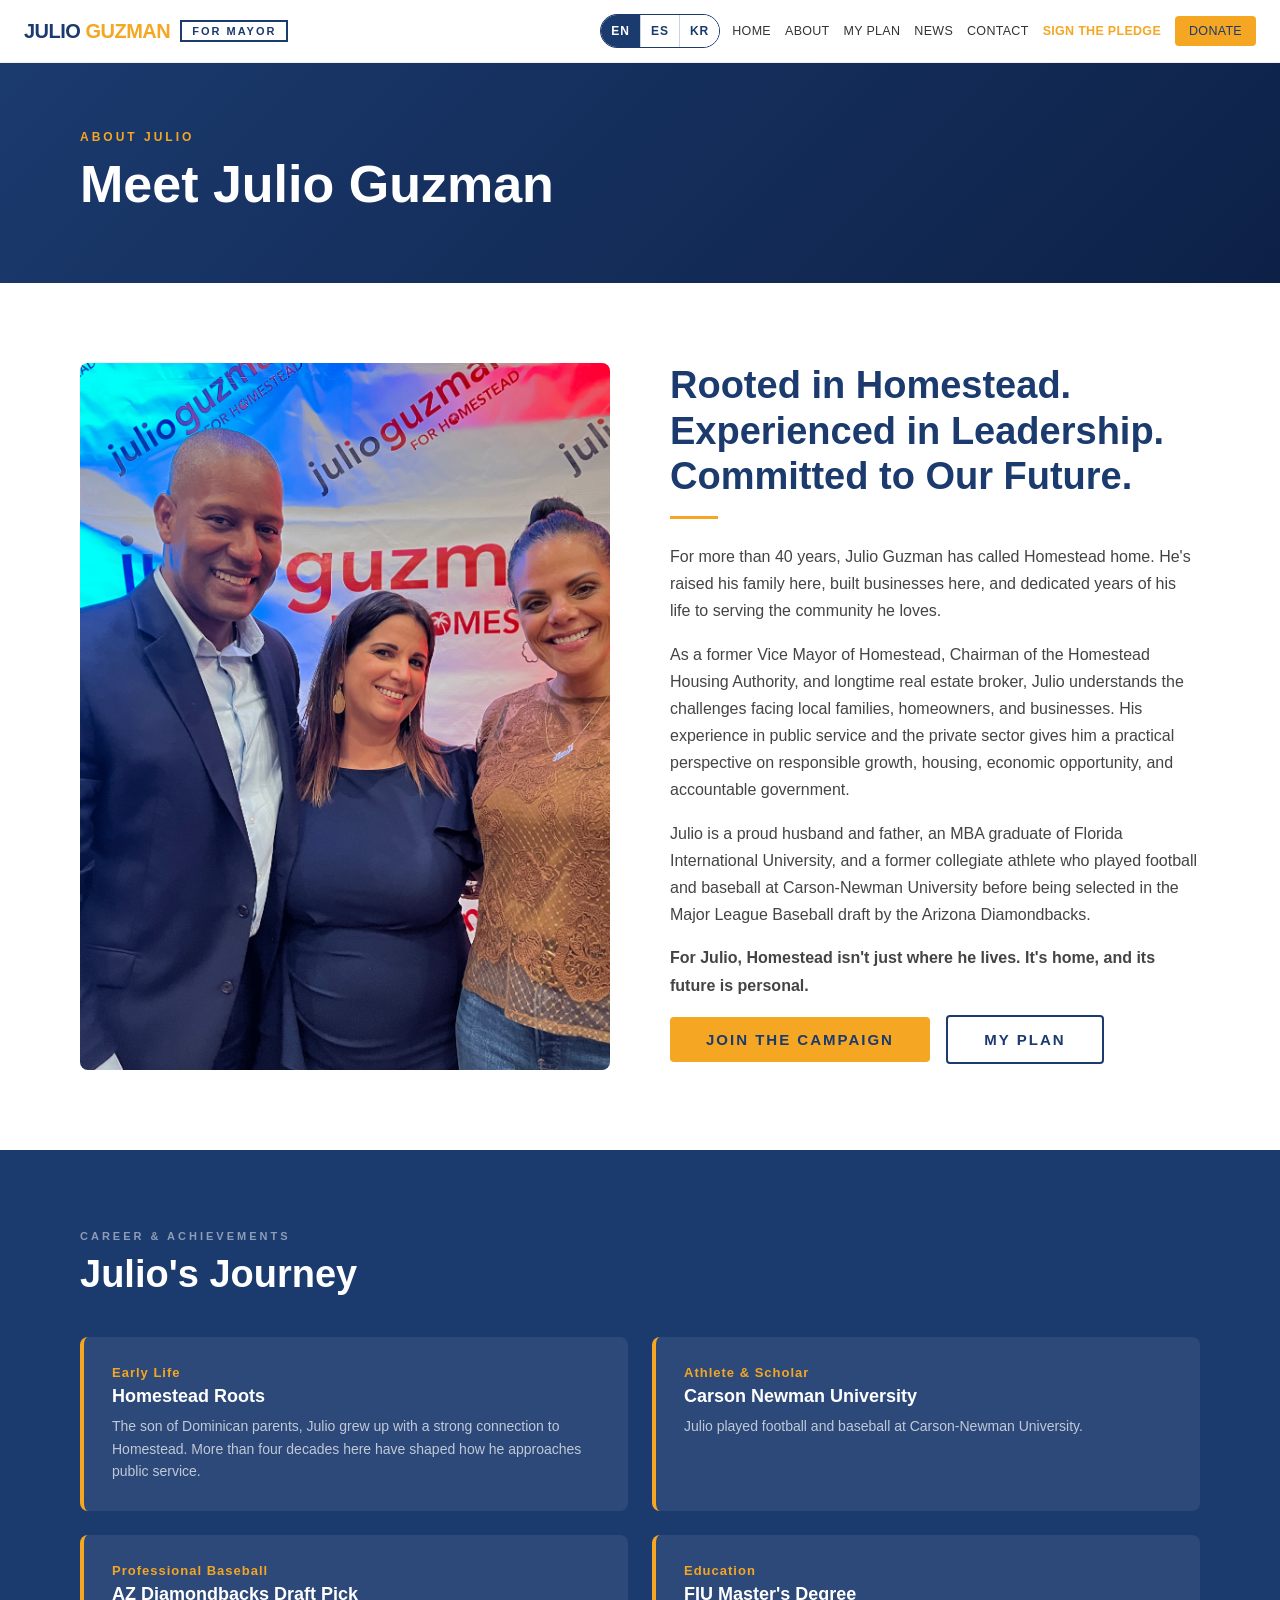
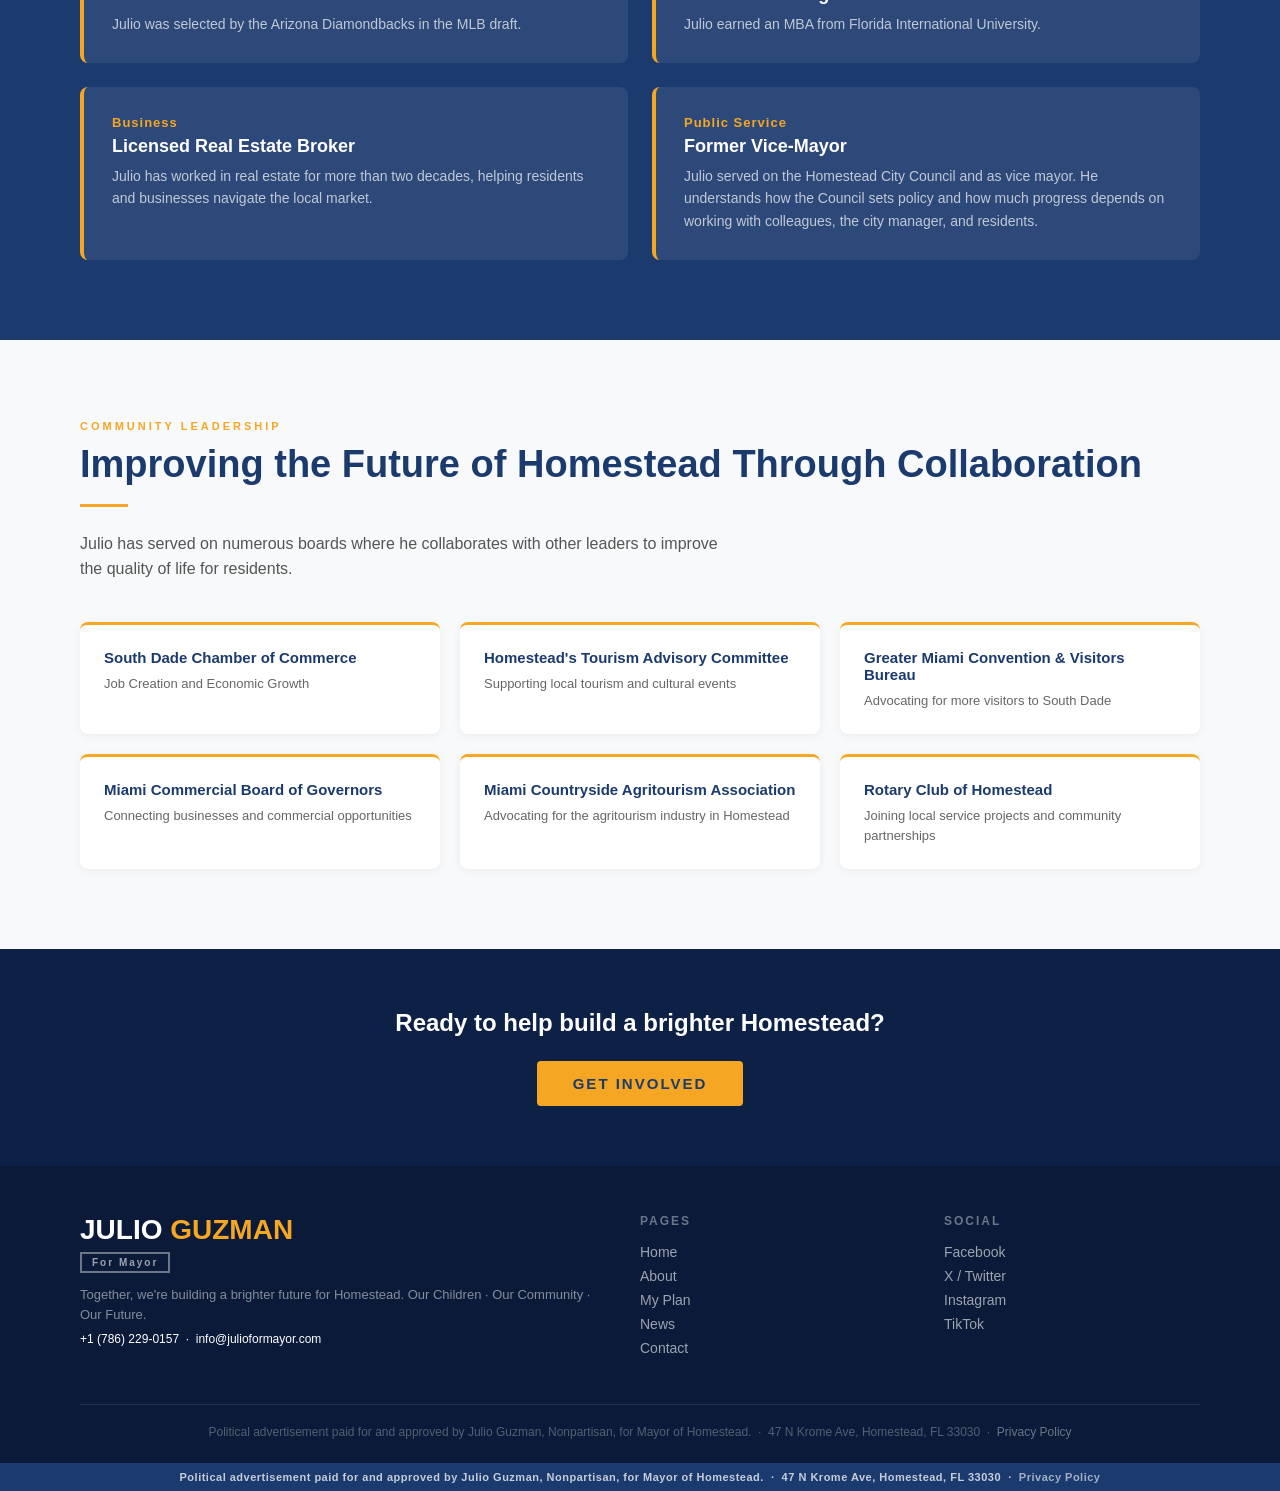
==== commit da05353c: "Footer: make phone and email line white for readability Co-Authored-By: Claude Opus 5.5 <noreply@ant" ====
--- a/about.html
+++ b/about.html
@@ -141,7 +141,7 @@
       <div><span class="name-line name-julio">JULIO </span><span class="name-line name-guzman">GUZMAN</span></div>
       <div class="for-mayor-box">For Mayor</div>
       <p>Together, we're building a brighter future for Homestead. Our Children · Our Community · Our Future.</p>
-      <p style="margin-top:6px;font-size:12px">+1 (786) 229-0157 &nbsp;·&nbsp; info@julioformayor.com</p>
+      <p class="footer-phone" style="margin-top:6px;font-size:12px">+1 (786) 229-0157 &nbsp;·&nbsp; info@julioformayor.com</p>
     </div>
     <div class="footer-col"><h4>Pages</h4><a href="index.html">Home</a><a href="about.html">About</a><a href="plan.html">My Plan</a><a href="news.html">News</a><a href="contact.html">Contact</a></div>
         <div class="footer-col"><h4>Social</h4><a href="https://www.facebook.com/CouncilmanGuzman/" target="_blank">Facebook</a><a href="https://x.com/julioguzman44" target="_blank">X / Twitter</a><a href="https://www.instagram.com/julioguzman_homestead/" target="_blank">Instagram</a><a href="https://www.tiktok.com/@julioguzmanhomestead" target="_blank">TikTok</a></div>
--- a/site-enhancements.css
+++ b/site-enhancements.css
@@ -125,3 +125,46 @@
   .sticky-text { font-size: 12px !important; }
   .sticky-text strong { font-size: 13px !important; }
 }
+
+/* Keep the top menu on one line in every language */
+.nav-logo-text, .nav-logo-box, .nav-links a { white-space: nowrap; }
+.nav-logo { flex: 0 0 auto; }
+@media (max-width: 1340px) and (min-width: 981px) {
+  nav { padding-left: 24px !important; padding-right: 24px !important; }
+  .nav-links { gap: 14px !important; }
+  .nav-links a { font-size: 12.5px !important; letter-spacing: .3px !important; }
+  .nav-donate { padding: 8px 14px !important; }
+  .nav-logo-text { font-size: 20px; }
+  .lang-switch { margin-right: 12px; }
+}
+/* Spanish and Kreyol menu labels are longer: switch to the menu button a little sooner */
+@media (min-width: 981px) and (max-width: 1090px) {
+  html[lang="es"] .mobile-nav-toggle, html[lang="ht"] .mobile-nav-toggle { display: block; }
+  html[lang="es"] .nav-links, html[lang="ht"] .nav-links {
+    display: none !important; position: absolute; top: 100%; left: 0; right: 0;
+    background: #fff; border-top: 1px solid #eee; border-bottom: 1px solid #ddd;
+    padding: 14px 24px 18px; flex-direction: column !important; align-items: stretch !important;
+    gap: 4px !important; box-shadow: 0 12px 24px rgba(0,0,0,.08);
+  }
+  html[lang="es"] .nav-links.is-open, html[lang="ht"] .nav-links.is-open { display: flex !important; }
+  html[lang="es"] .nav-links a, html[lang="ht"] .nav-links a { padding: 11px 8px; width: 100%; font-size: 14px !important; }
+  html[lang="es"] .nav-donate, html[lang="ht"] .nav-donate { text-align: center; margin-top: 6px; }
+  html[lang="es"] .lang-switch, html[lang="ht"] .lang-switch { margin-right: 6px; }
+}
+@media (max-width: 440px) {
+  nav { padding-left: 12px !important; padding-right: 10px !important; }
+  .nav-logo { gap: 6px; }
+  .nav-logo-text { font-size: 16px !important; }
+  .nav-logo-box { font-size: 8px !important; letter-spacing: 1px !important; padding: 2px 5px !important; }
+  .lang-switch button { min-width: 30px; padding: 8px 6px; font-size: 11px; }
+  .mobile-nav-toggle { padding: 6px 4px; }
+}
+/* Home hero: keep the photo inside the screen on tablets */
+.hero { overflow: hidden; }
+@media (min-width: 641px) and (max-width: 980px) {
+  .hero { padding: 64px 40px 48px !important; gap: 32px !important; }
+  .hero-photo { margin: -64px -40px -48px -10px !important; }
+}
+
+/* Footer phone and email: full white so they are easy to read on the navy footer */
+.footer-brand p.footer-phone { color: #fff !important; }
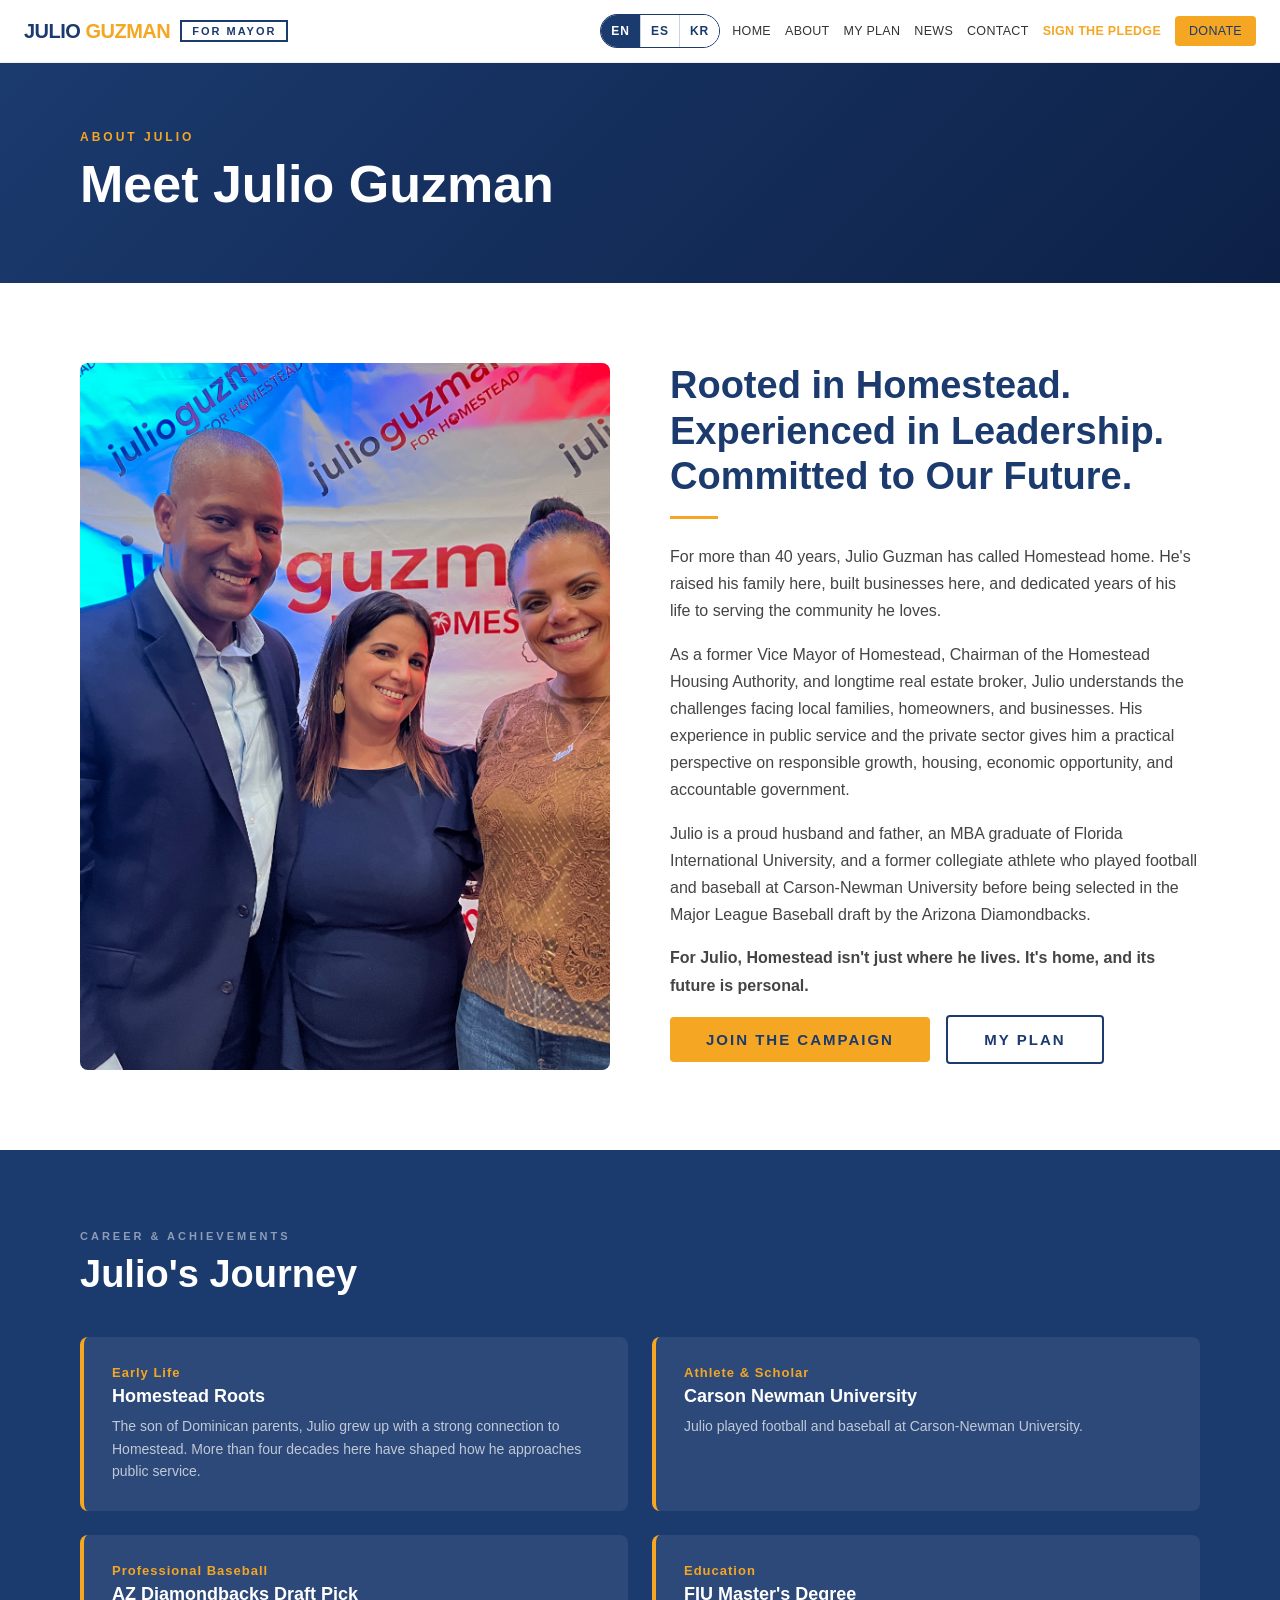
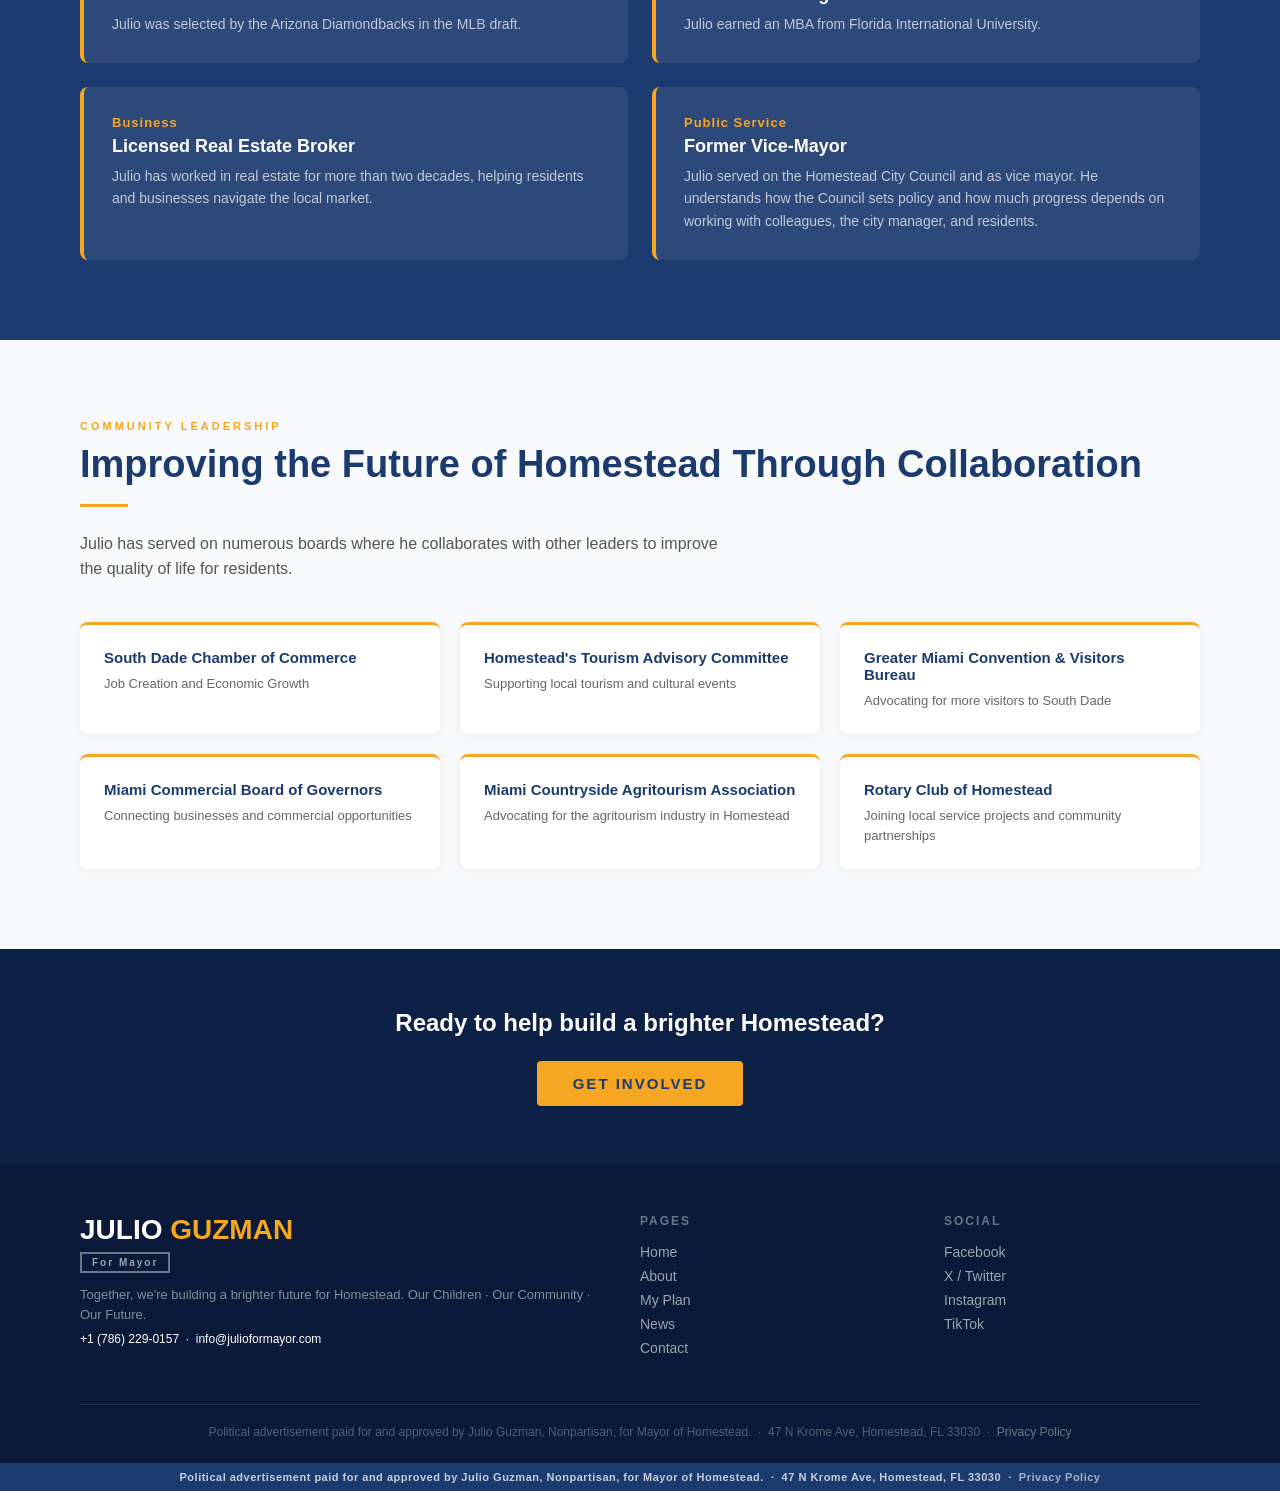
==== commit 1c307a86: "Footer: white tap-to-call phone link (iPhone auto-link was blue) Co-Authored-By: Claude Opus 5.5 <no" ====
--- a/about.html
+++ b/about.html
@@ -35,7 +35,7 @@
     .cta-band p { font-size: 24px; font-weight: 700; color: #fff; margin-bottom: 24px; }
     .nav-pledge { color: #f5a623 !important; font-weight: 700 !important; }
   </style>
-  <link rel="stylesheet" href="site-enhancements.css" />
+  <link rel="stylesheet" href="site-enhancements.css?v=2026-11-17b" />
   <script src="i18n.js"></script>
   <link rel="icon" href="favicon.svg" type="image/svg+xml" />
 </head>
@@ -141,7 +141,7 @@
       <div><span class="name-line name-julio">JULIO </span><span class="name-line name-guzman">GUZMAN</span></div>
       <div class="for-mayor-box">For Mayor</div>
       <p>Together, we're building a brighter future for Homestead. Our Children · Our Community · Our Future.</p>
-      <p class="footer-phone" style="margin-top:6px;font-size:12px">+1 (786) 229-0157 &nbsp;·&nbsp; info@julioformayor.com</p>
+      <p class="footer-phone" style="margin-top:6px;font-size:12px"><a href="tel:+17862290157">+1 (786) 229-0157</a> &nbsp;·&nbsp; <a href="mailto:info@julioformayor.com">info@julioformayor.com</a></p>
     </div>
     <div class="footer-col"><h4>Pages</h4><a href="index.html">Home</a><a href="about.html">About</a><a href="plan.html">My Plan</a><a href="news.html">News</a><a href="contact.html">Contact</a></div>
         <div class="footer-col"><h4>Social</h4><a href="https://www.facebook.com/CouncilmanGuzman/" target="_blank">Facebook</a><a href="https://x.com/julioguzman44" target="_blank">X / Twitter</a><a href="https://www.instagram.com/julioguzman_homestead/" target="_blank">Instagram</a><a href="https://www.tiktok.com/@julioguzmanhomestead" target="_blank">TikTok</a></div>
--- a/site-enhancements.css
+++ b/site-enhancements.css
@@ -168,3 +168,8 @@
 
 /* Footer phone and email: full white so they are easy to read on the navy footer */
 .footer-brand p.footer-phone { color: #fff !important; }
+.footer-brand p.footer-phone a,
+.footer-brand p.footer-phone a[href^="tel"],
+footer a[href^="tel"],
+footer a[x-apple-data-detectors] { color: #fff !important; text-decoration: none !important; }
+.footer-brand p.footer-phone a:hover { text-decoration: underline !important; }
